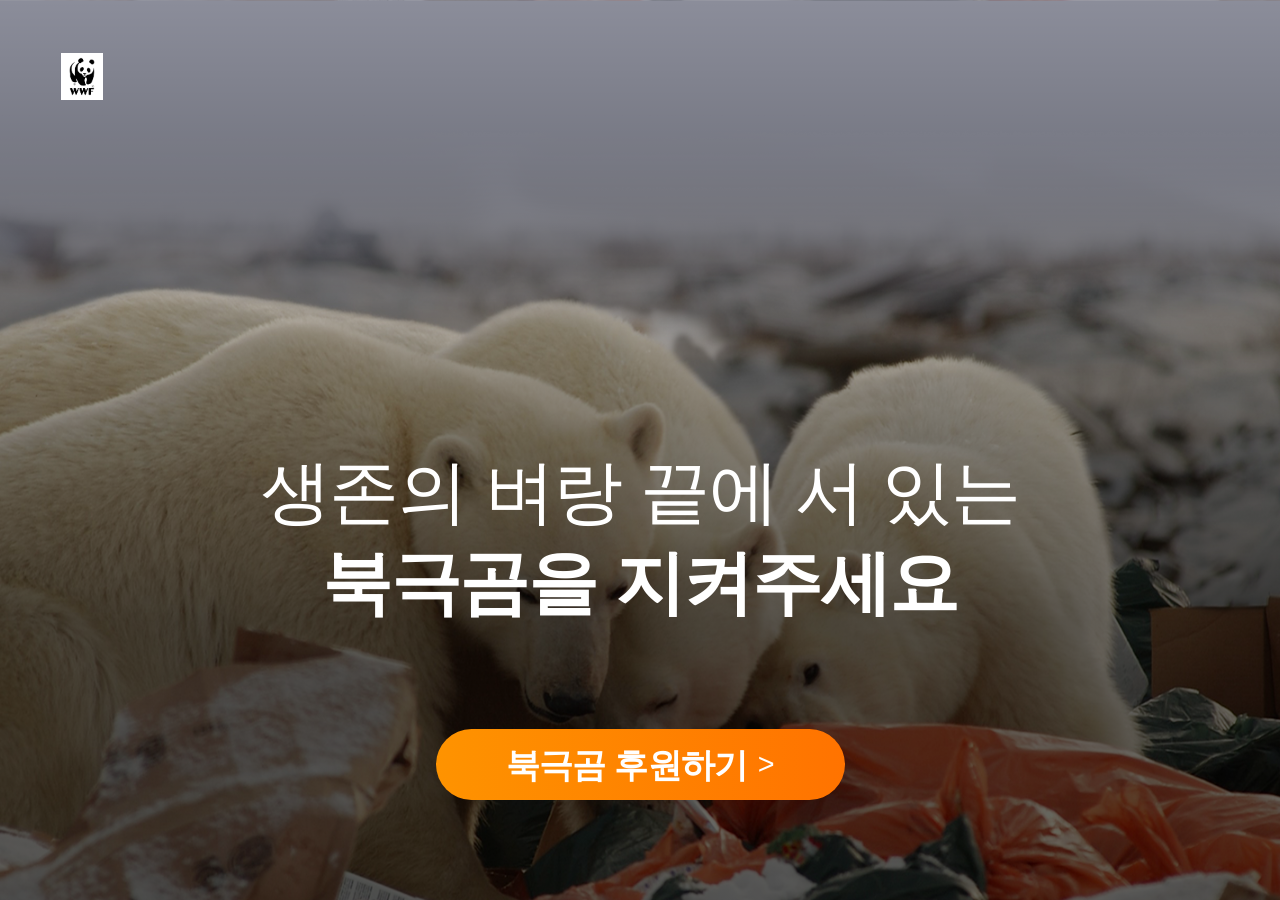
==== index.html @ 2bd146cd "1행 완성" ====
<!DOCTYPE html>
<html lang="ko">
<head>
    <meta charset="UTF-8">
    <meta name="description" content="">
    <meta name="keywords" content="">
    <link rel="shortcut icon" href="./img/logo.jpg" type="image/x-icon">
    <meta name="viewport" content="width=device-width, initial-scale=1.0">
    <title>WWF | 북극곰 보호 캠페인</title>
    <link rel="stylesheet" href="./styles/reset.css">
    <link rel="stylesheet" href="./styles/common.css">
    <link rel="stylesheet" href="./styles/index.css">
    <link rel="stylesheet" href="./styles/responsive.css">
</head>
<body>
    <div id="wrap">
        <!-- 1행 캠페인 표지 -->
        <section class="container intro">
            <p class="logo"><img src="./img/logo.jpg" alt=""></p>
            <h1><span>생존의 벼랑 끝에 서 있는</span><span>
북극곰을 지켜주세요</span></h1>
            <a href="#" class="sponser_btn"><em>북극곰 후원하기</em><!-- ::after로 옆에 버튼 "> 이미지" 넣기 --></a>
        </section>
        <!-- 2행 퀴즈 -->
        <!-- 3행 동영상 -->
        <!-- 4행 50감소 -->
        <!-- 5행 인류재앙 -->
        <!-- 6행 빙하위기 -->
        <!-- 7행 wwf단체소개 -->
        <!-- 8행 활동내역 -->
        <!-- 9행 선물정보 -->
        <!-- 10행 안내-->
    </div>
</body>
</html>
---- styles/common.css ----
/* 공통 common.css */
#wrap {}
#wrap * {
    transition: all 0.3s; /* 크기변형 애니메이션 부드럽게 */
}
#wrap .container {
    min-width: 320px;
}
/* 모바일 디자인 - .sponser_btn */
#wrap .container .sponser_btn {
    background: linear-gradient( 90deg, #FE9300, #FF7300);
    display: flex; flex-flow: row nowrap;
    justify-content: center; align-items: center;
    gap: 10px;
    width: 164px; height: 41px;
    border-radius: 37.5px;
    font-weight: 500;
    margin: 0 auto;
}
#wrap .container .sponser_btn::after {
    content: '>'; display: block;
    color: #fff;
    font-size: 0.75rem;
}
#wrap .container .sponser_btn em {
    color: #fff;
}
#wrap .container .sponser_btn:hover {
    background: linear-gradient(90deg, #fed800, #ffc400);
}
#wrap .container .sponser_btn:hover em {
    color: #fff;
    font-weight: 600;
}
#wrap .container .sponser_btn:hover::after {
    color: #fff;
    font-weight: 600;
    animation: move_li 0.3s alternate infinite;
}
@keyframes move_li {
    0% {transform: translateX(-1px);}
    100% {transform: translateX(2px);}
}
---- styles/index.css ----
/* =========================================1행 캠페인 표지(m) */
#wrap .intro {
    /* 북극곰배경 bg1 */
    background-image: url(../img/bg1.png);
    background-size: cover;
    background-position: center bottom;
    width: 100%;
    padding: 100px 0;
    position: relative;
}
#wrap .intro > * {
    position: relative; z-index: 999;
}
#wrap .intro::after {
    /* 북극곰 배경 위에 깔리는 반투명검은배경 rgba() */
    content: ''; display: block;
    background: linear-gradient(transparent, #000 69%);
    opacity: 0.6;
    width: 100%; height: 100%;
    position: absolute; top:0; left: 0;
    z-index: 1;
}
#wrap .intro .logo { /* 이미지 크기는 가로세로 중 한값만 작성(나머지는 자동비율조정) */
    width: 24px;
    position: absolute;
    top:18px; left: 21px;
}
#wrap .intro .logo img {
    width: 100%;
}
#wrap .intro h1 {
    text-align: center;
}
#wrap .intro h1 span {
    color: #fff;
    font-size: 1.88rem;
    font-weight: 500;
    line-height: 130%;
    display: block;
}
#wrap .intro h1 span:nth-child(1) {}
#wrap .intro h1 span:nth-child(2) {
    margin-bottom: 50px;
}
#wrap .intro .sponser_btn {}
---- styles/responsive.css ----
/* 반응형조건 reponsive */
/* m(320~) -> t(1024~) -> d(1250~) */
@media screen and (min-width:760px) { /* 임의 추가 사이즈 */
    #wrap .intro {
        padding: 300px 0 100px;
    }
}
@media screen and (min-width:1024px) {
    #wrap .intro {
        padding: 410px 0 100px;
    }
    #wrap .intro .logo {
        width: 32px;
        top:36px; left: 30px;
    }
    #wrap .intro h1 {
        margin: 0 0 100px;
    }
    #wrap .container .sponser_btn {
        width: 238px; height: 60px;
    }
    #wrap .container .sponser_btn em {
        font-size: 1.38rem;
    }
    #wrap .container .sponser_btn::after {
        font-size: 1.0rem;
    }
    #wrap .intro h1 span {
        font-size: 3.13rem;
    }
} /* 1024~ */
@media screen and (min-width:1250px) {
    #wrap .intro {
        padding: 447px 0 100px;
    }
    #wrap .intro .logo {
        width: 42px;
        top:53px; left: 61px;
    }
    #wrap .intro h1 span {
        font-size: 4.38rem;
    }
    #wrap .intro h1 span:nth-child(1) {
        font-weight: 400;
    }
    #wrap .intro h1 span:nth-child(2) {
        font-weight: 700;
    }
    #wrap .container .sponser_btn {
        width: 409px; height: 71px;
    }
    #wrap .container .sponser_btn em {
        font-size: 2.13rem;
        font-weight:700;
    }
    #wrap .container .sponser_btn::after {
        font-size: 1.8rem;
    }
}
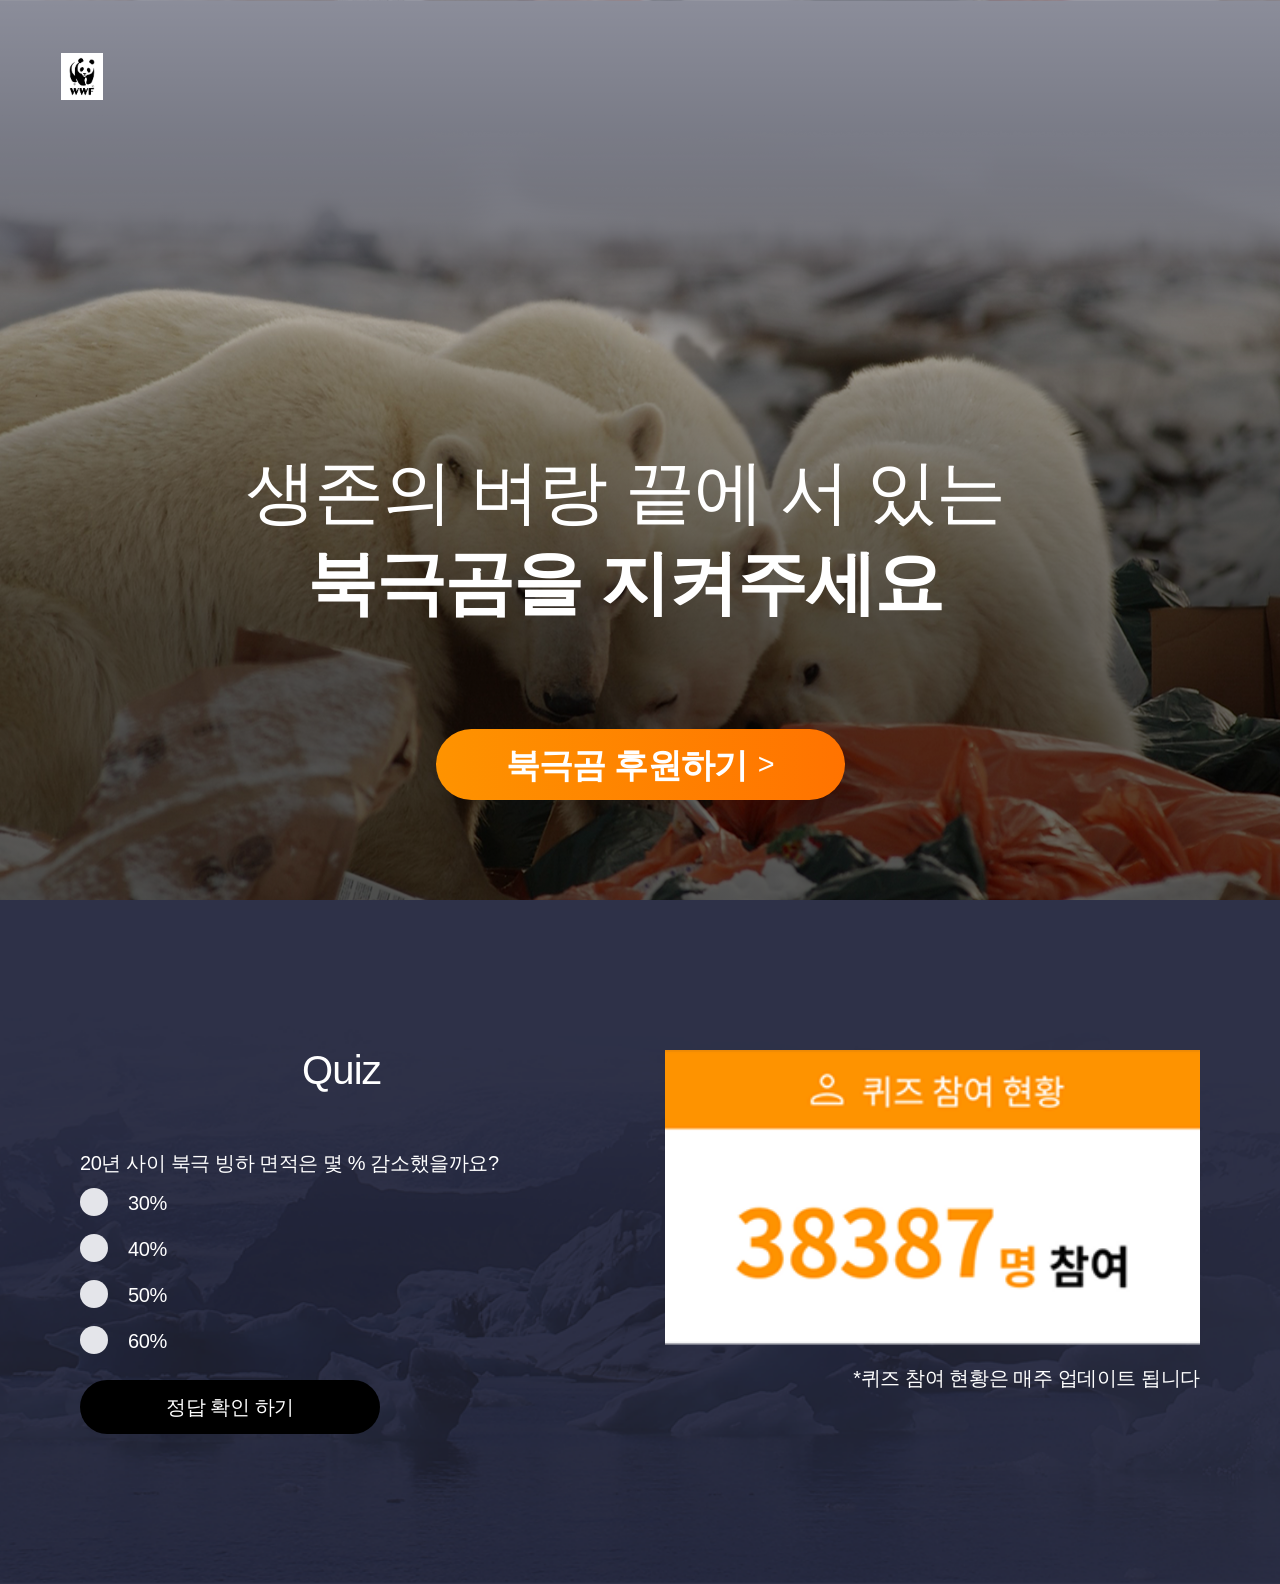
==== commit 065e243b: "0304" ====
--- a/index.html
+++ b/index.html
@@ -22,6 +22,39 @@
             <a href="#" class="sponser_btn"><em>북극곰 후원하기</em><!-- ::after로 옆에 버튼 "> 이미지" 넣기 --></a>
         </section>
         <!-- 2행 퀴즈 -->
+        <div class="container quiz_bg">
+            <section class="container quiz">
+                <div class="q_zone">
+                    <h1>Quiz</h1>
+                    <h2><span>20년 사이 북극 빙하 면적은</span><span>몇 % 감소했을까요?</span></h2>
+                    <form action="#" method="get" id="q_form">
+                        <ol id="quiz_list">
+                            <li>
+                                <input type="radio" name="quiz_chk" value="p_30" id="p_30" class="quiz_chk">
+                                <label for="p_30">30%</label>
+                            </li>
+                            <li>
+                                <input type="radio" name="quiz_chk" value="p_40" id="p_40" class="quiz_chk">
+                                <label for="p_40">40%</label>
+                            </li>
+                            <li>
+                                <input type="radio" name="quiz_chk" value="p_50" id="p_50" class="quiz_chk">
+                                <label for="p_50">50%</label>
+                            </li>
+                            <li>
+                                <input type="radio" name="quiz_chk" value="p_60" id="p_60" class="quiz_chk">
+                                <label for="p_60">60%</label>
+                            </li>
+                        </ol>
+                        <button type="button" id="ansr_btn">정답 확인 하기</button>
+                    </form>
+                </div>
+                <div class="q_now">
+                    <p class="q_img"><img src="./img/q_img38387.png" alt=""></p>
+                    <p>*퀴즈 참여 현황은 매주 업데이트 됩니다</p>
+                </div>
+            </section>
+        </div>
         <!-- 3행 동영상 -->
         <!-- 4행 50감소 -->
         <!-- 5행 인류재앙 -->
--- a/styles/common.css
+++ b/styles/common.css
@@ -5,6 +5,10 @@
 }
 #wrap .container {
     min-width: 320px;
+}
+#wrap .container > * {
+    max-width: 1250px;
+    margin: 0 auto;
 }
 /* 모바일 디자인 - .sponser_btn */
 #wrap .container .sponser_btn {
@@ -40,4 +44,12 @@
 @keyframes move_li {
     0% {transform: translateX(-1px);}
     100% {transform: translateX(2px);}
-}+}
+@keyframes scale_b {
+    0% {transform: scale(1.0);}
+    100% {transform: scale(1.1);}
+}
+@keyframes color_b {
+    0% {color:#FF7300}
+    100% {color:#ffc400}
+}
--- a/styles/index.css
+++ b/styles/index.css
@@ -42,4 +42,82 @@
 #wrap .intro h1 span:nth-child(2) {
     margin-bottom: 50px;
 }
-#wrap .intro .sponser_btn {}+#wrap .intro .sponser_btn {}
+/* =========================================2행 퀴즈 */
+#wrap .quiz_bg {
+    background-image: url(../img/quiz_bg.png);
+    background-size: cover;
+    background-position: center;
+    padding: 70px;
+    width: 100%;
+}
+#wrap .quiz_bg .quiz {
+    display: flex; flex-flow: column nowrap; /* 기기 레이아웃 변경시 column -> row */
+    justify-content: center;
+    gap:50px
+}
+#wrap .quiz_bg .quiz .q_zone {}
+#wrap .quiz_bg .quiz .q_zone h1,
+#wrap .quiz_bg .quiz .q_zone h2 span {
+    color: #fff;
+}
+#wrap .quiz_bg .quiz .q_zone h1 {
+    font-size: 1.5rem;
+    font-weight: 500;
+    margin-bottom: 16px;
+}
+#wrap .quiz_bg .quiz .q_zone h2 {
+    margin-bottom: 16px;
+}
+#wrap .quiz_bg .quiz .q_zone h2 span {
+    display: block;
+    line-height: 1.7;
+}
+#wrap .quiz_bg .quiz .q_zone h2 span:nth-child(1) {}
+#wrap .quiz_bg .quiz .q_zone h2 span:nth-child(2) {}
+#wrap .quiz_bg .quiz .q_zone #q_form {}
+#wrap .quiz_bg .quiz .q_zone #q_form #quiz_list {}
+#wrap .quiz_bg .quiz .q_zone #q_form #quiz_list li {
+    margin-bottom: 16px;
+    display: flex; flex-flow: row nowrap;
+}
+#wrap .quiz_bg .quiz .q_zone #q_form #quiz_list li:last-child {    
+    margin-bottom: 8px;
+}
+#wrap .quiz_bg .quiz .q_zone #q_form #quiz_list li .quiz_chk {display: none;}
+#wrap .quiz_bg .quiz .q_zone #q_form #quiz_list li .quiz_chk:checked + label {
+    background-image: url(../img/chck_on.svg);
+}
+#wrap .quiz_bg .quiz .q_zone #q_form #quiz_list li label {
+    color: #fff;
+    background-image: url(../img/chck_off.svg);
+    background-size: 16px;
+    background-repeat: no-repeat;
+    padding-left: 47.75px;
+}
+#wrap .quiz_bg .quiz .q_zone #q_form #quiz_list li:hover label {
+    animation: scale_b 0.3s alternate infinite, color_b 2s alternate infinite;
+}
+#wrap .quiz_bg .quiz .q_zone #q_form #ansr_btn {
+    background-color: #000;
+    color: #fff;
+    width: 100%; height: 47px;
+    padding: 10px 0;
+    border-radius: 50px;
+    margin-top: 16px;
+}
+#wrap .quiz_bg .quiz .q_now {
+    width: 100%;
+    margin: 0 auto;
+}
+#wrap .quiz_bg .quiz .q_now p {}
+#wrap .quiz_bg .quiz .q_now p:last-child {
+    font-size: 1.25rem;
+    color: #fff;
+    margin-top: 20px;
+    text-align: right;
+}
+#wrap .quiz_bg .quiz .q_now .q_img {}
+#wrap .quiz_bg .quiz .q_now .q_img img {
+    width: 100%;
+}
--- a/styles/responsive.css
+++ b/styles/responsive.css
@@ -1,8 +1,24 @@
 /* 반응형조건 reponsive */
 /* m(320~) -> t(1024~) -> d(1250~) */
-@media screen and (min-width:760px) { /* 임의 추가 사이즈 */
+@media screen and (min-width:630px) { /* 임의 추가 사이즈 */
+    #wrap .quiz_bg .quiz {
+        flex-flow: row nowrap;
+    }
+    #wrap .quiz_bg .quiz > * {
+        flex: 1;
+    }
+}
+@media screen and (min-width:860px) { /* 임의 추가 사이즈 */
     #wrap .intro {
         padding: 300px 0 100px;
+    }
+/* -------------------------------1행끝 2행시작 */
+    #wrap .quiz_bg .quiz {
+        flex-flow: row nowrap;
+    }
+    #wrap .quiz_bg .quiz .q_zone h2 span {
+        display:inline-block;
+        margin-right: 5px;
     }
 }
 @media screen and (min-width:1024px) {
@@ -27,6 +43,34 @@
     }
     #wrap .intro h1 span {
         font-size: 3.13rem;
+    }
+/* =========================================1행끝 */
+/* =========================================2행시작 */
+    #wrap .quiz_bg {
+        padding: 150px 80px;
+    }
+    #wrap .quiz_bg .quiz .q_zone {}
+    #wrap .quiz_bg .quiz .q_zone h1 {
+        font-size: 2.5rem;
+        margin-bottom: 56px;
+        margin-left: 222px;
+    }
+    #wrap .quiz_bg .quiz .q_zone h2 {
+        margin-bottom: 8px;
+    }
+    #wrap .quiz_bg .quiz .q_zone h2 span {
+        font-size: 1.25rem;
+    }
+    #wrap .quiz_bg .quiz .q_zone #q_form #quiz_list li label {
+        background-size: 28px;
+        padding-left: 48px;
+        font-size: 1.25rem;
+        line-height: 1.5;
+    }
+
+    #wrap .quiz_bg .quiz .q_zone #q_form #ansr_btn {
+        width: 300px; height: 54px;
+        font-size: 1.25rem;
     }
 } /* 1024~ */
 @media screen and (min-width:1250px) {
@@ -56,4 +100,5 @@
     #wrap .container .sponser_btn::after {
         font-size: 1.8rem;
     }
+
 }
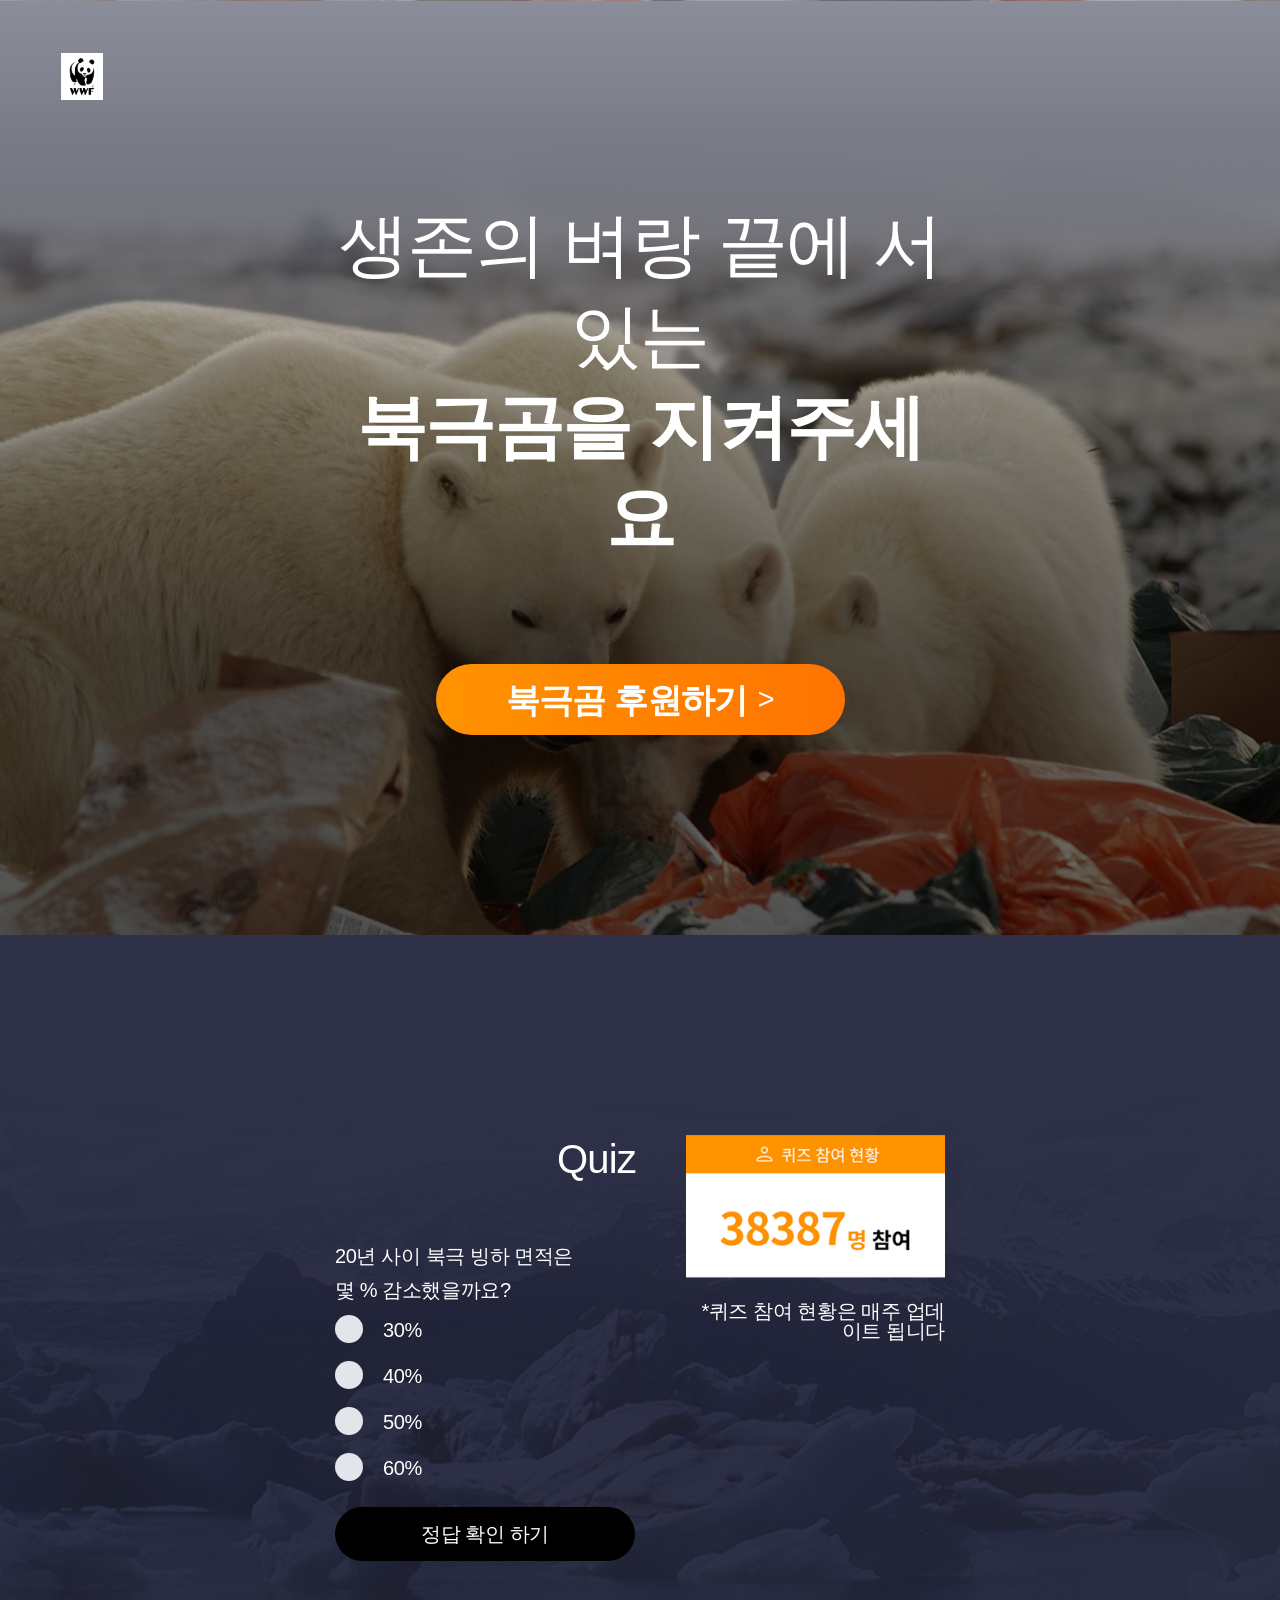
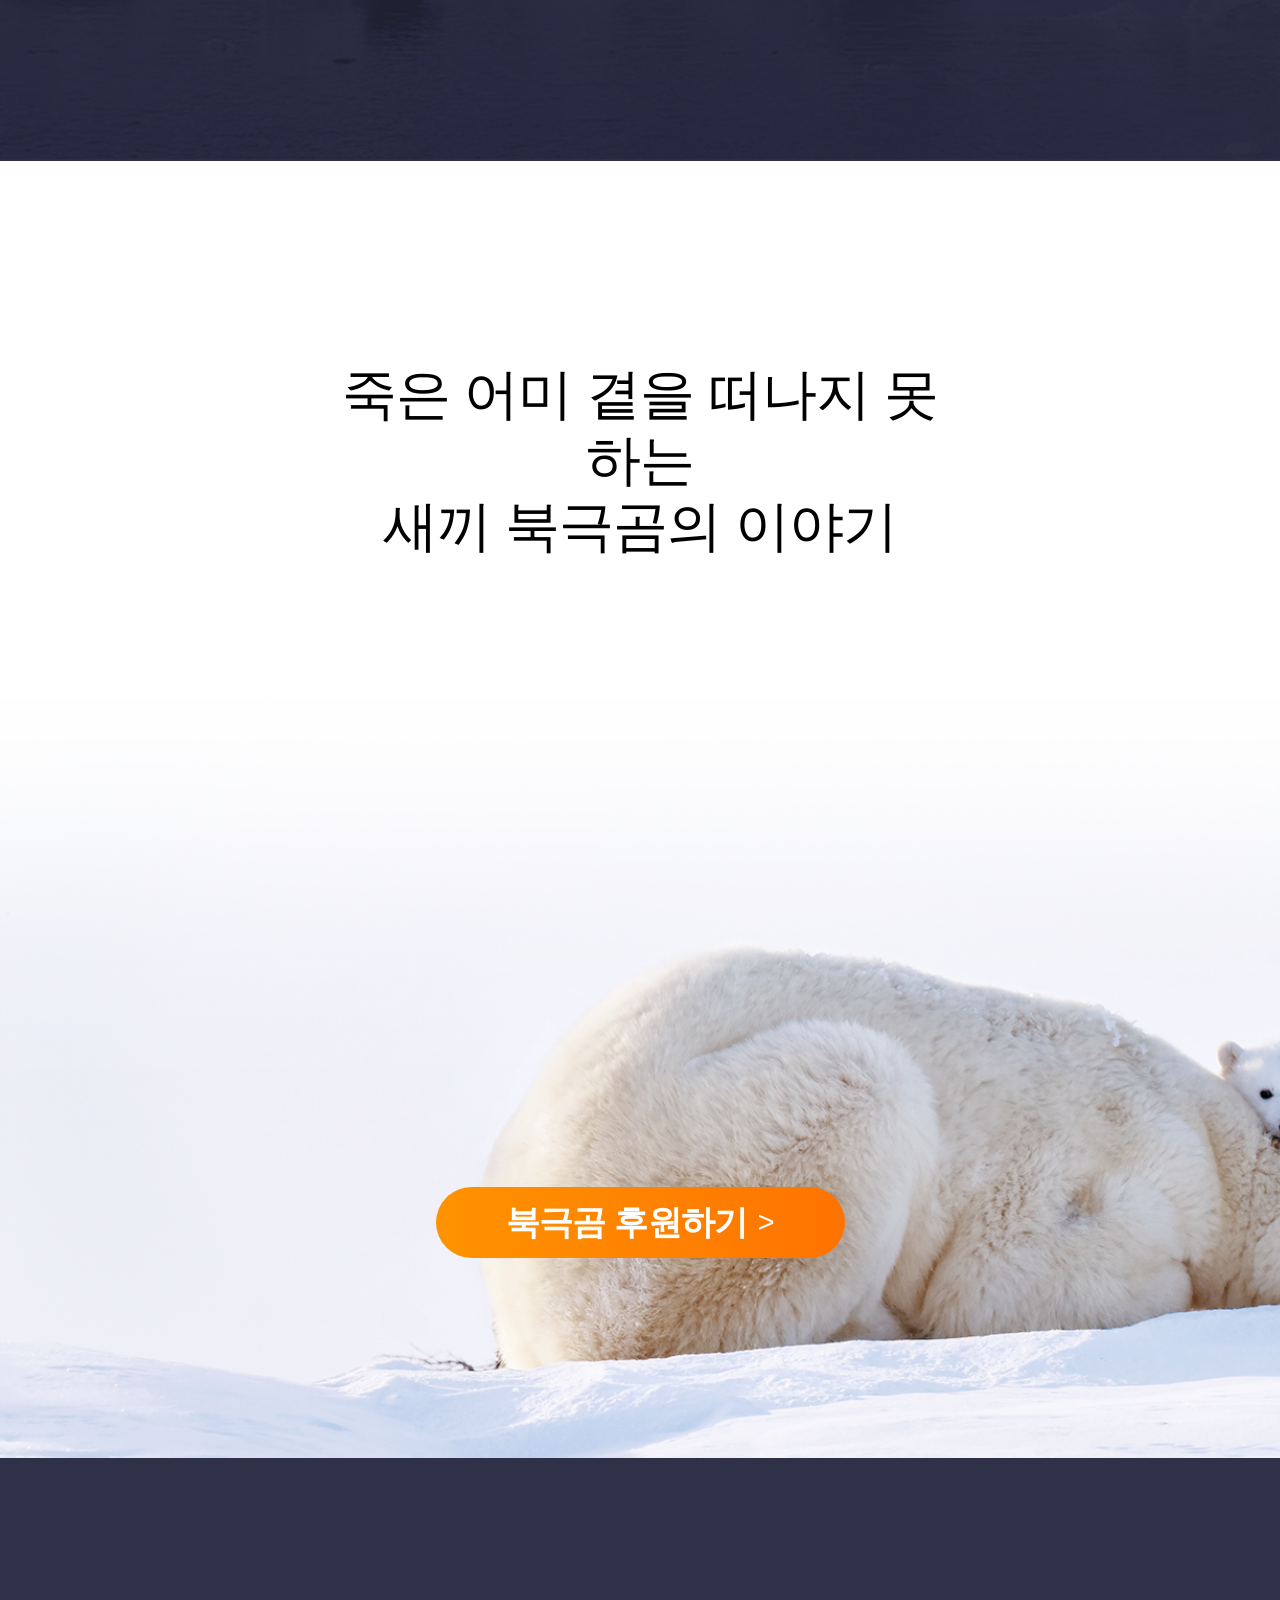
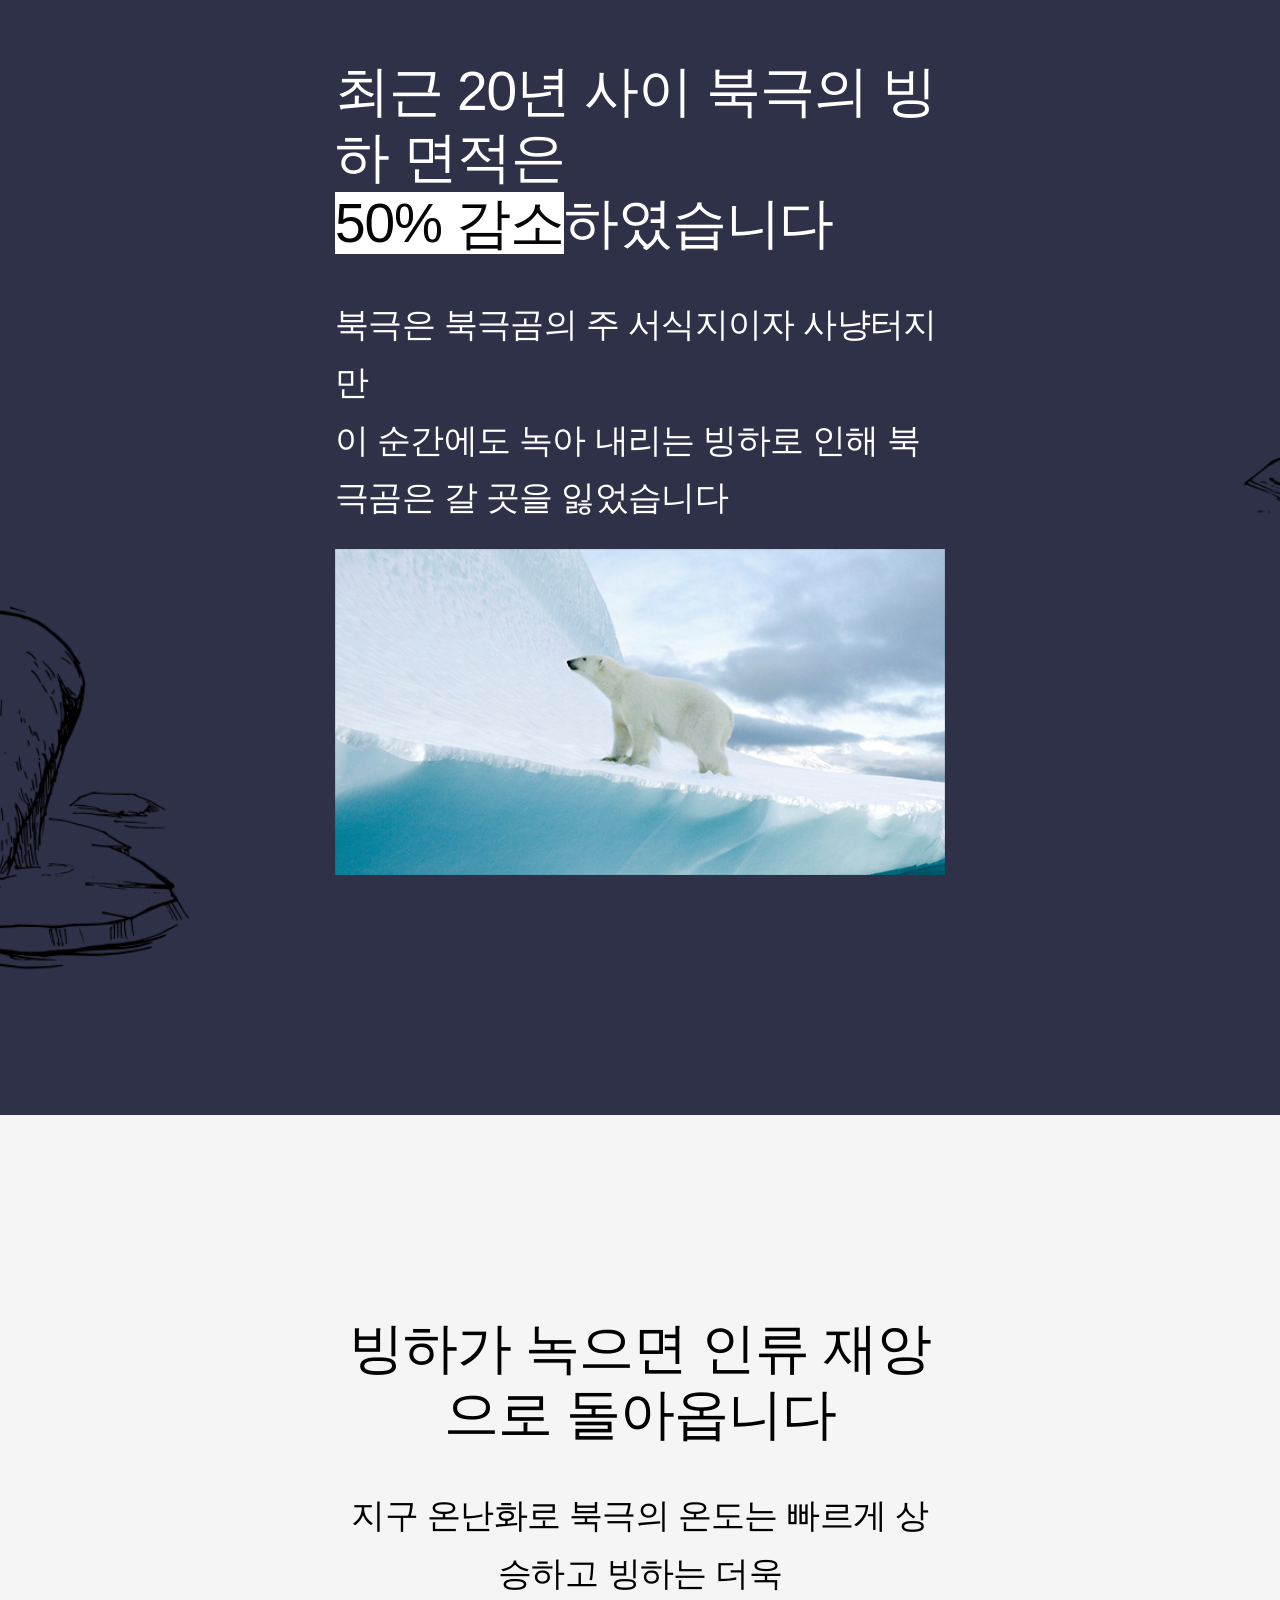
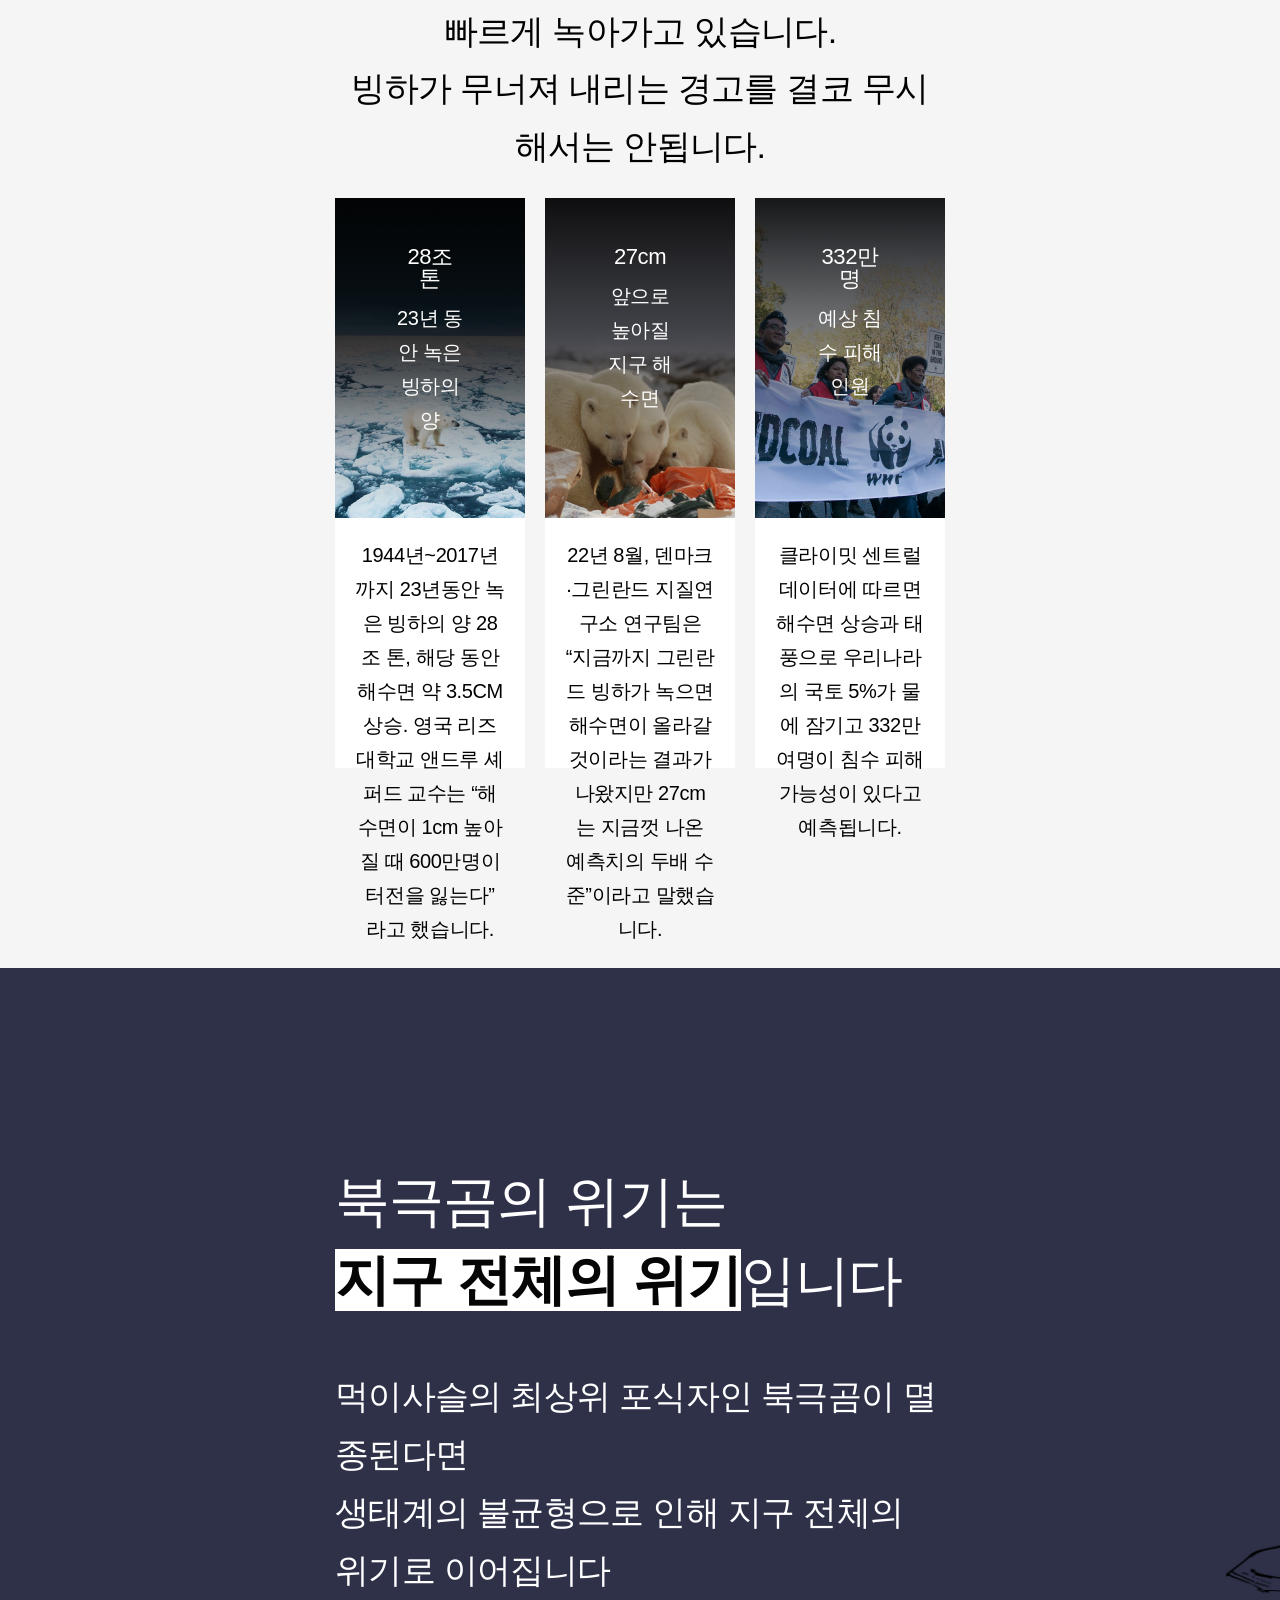
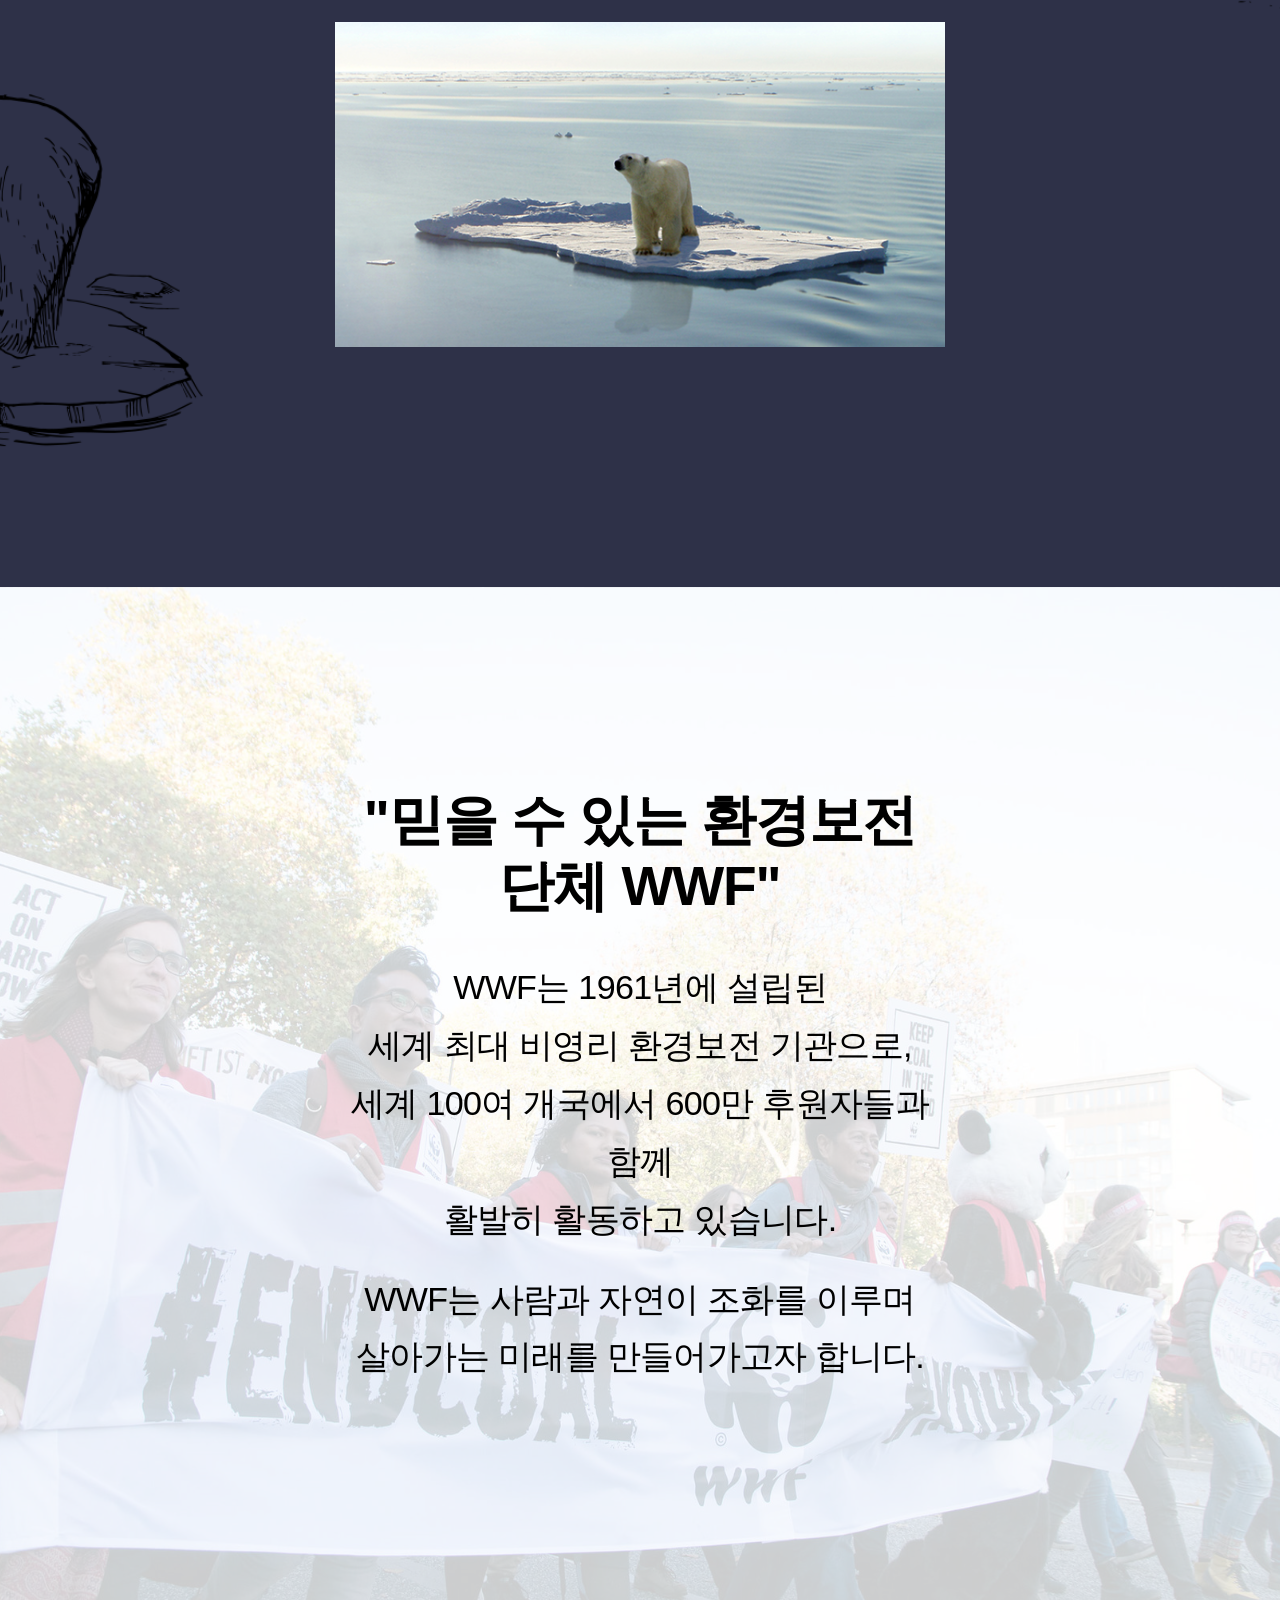
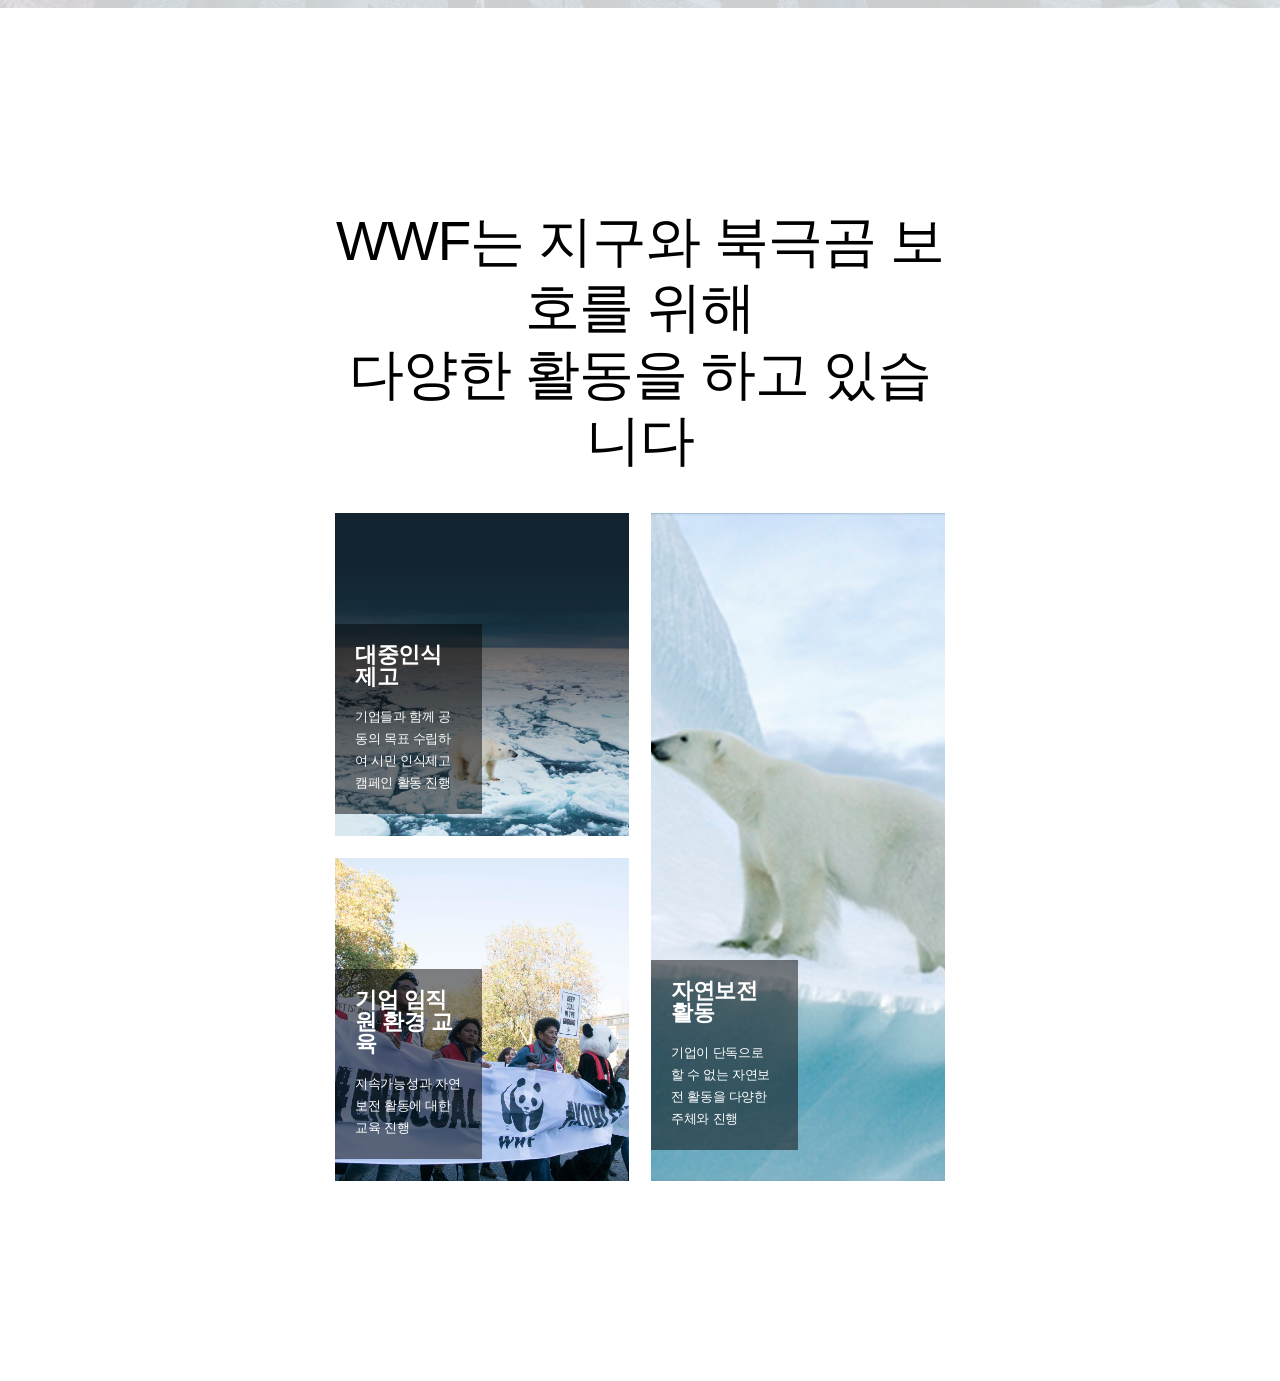
==== commit ec453cac: "0306 ~8행 데스크탑" ====
--- a/index.html
+++ b/index.html
@@ -23,7 +23,7 @@
         </section>
         <!-- 2행 퀴즈 -->
         <div class="container quiz_bg">
-            <section class="container quiz">
+            <section class="contents quiz">
                 <div class="q_zone">
                     <h1>Quiz</h1>
                     <h2><span>20년 사이 북극 빙하 면적은</span><span>몇 % 감소했을까요?</span></h2>
@@ -56,11 +56,99 @@
             </section>
         </div>
         <!-- 3행 동영상 -->
+        <div class="container video_bg">
+            <div class="contents video">
+                <h1>죽은 어미 곁을 떠나지 못하는<br>새끼 북극곰의 이야기</h1>
+                <iframe src="https://www.youtube.com/embed/u9V5MBqhLRc" title="기후변화를 막고 녹아내리는 북극에서 북극곰을 지켜주세요!" frameborder="0" allow="accelerometer; autoplay; clipboard-write; encrypted-media; gyroscope; picture-in-picture; web-share" referrerpolicy="strict-origin-when-cross-origin" allowfullscreen></iframe>
+                <a href="#" class="sponser_btn"><em>북극곰 후원하기</em><!-- ::after로 옆에 버튼 "> 이미지" 넣기 --></a>
+            </div>
+        </div>
         <!-- 4행 50감소 -->
+        <div class="container reduction_bg">
+            <div class="contents reduction">
+                <h1>최근 20년 사이 북극의 빙하 면적은<br><span class="highlight">50% 감소</span>하였습니다</h1>
+                <p>북극은 북극곰의 주 서식지이자 사냥터지만<br>이 순간에도 녹아 내리는 빙하로 인해 북극곰은 갈 곳을 잃었습니다</p>
+                <p><img src="./img/50_des.png"></p>
+            </div>
+        </div>
         <!-- 5행 인류재앙 -->
+        <div class="container humanity_bg">
+            <div class="contents humanity">
+                <h1>빙하가 녹으면 인류 재앙으로 돌아옵니다</h1>
+                <p>지구 온난화로 북극의 온도는 빠르게 상승하고 빙하는 더욱<br>빠르게 녹아가고 있습니다.<br>빙하가 무너져 내리는 경고를 결코 무시해서는 안됩니다.</p>
+                <ul class="list">
+                    <li>
+                        <dl>
+                            <dt>28조 톤</dt>
+                            <dd>23년 동안 녹은 빙하의 양</dd>
+                        </dl>
+                        <div class="txt">
+                            <p>1944년~2017년까지 23년동안 녹은 빙하의 양 28조 톤, 해당 동안 해수면 약 3.5CM 상승. 영국 리즈대학교 앤드루 셰퍼드 교수는 “해수면이 1cm 높아질 때 600만명이 터전을 잃는다” 라고 했습니다.</p>
+                        </div>
+                    </li>
+                    <li>
+                        <dl>
+                            <dt>27cm</dt>
+                            <dd>앞으로 높아질 지구 해수면</dd>
+                        </dl>
+                        <div class="txt">
+                            <p>22년 8월, 덴마크·그린란드 지질연구소 연구팀은 “지금까지 그린란드 빙하가 녹으면 해수면이 올라갈 것이라는 결과가 나왔지만 27cm는 지금껏 나온 예측치의 두배 수준”이라고 말했습니다.</p>
+                        </div>
+                    </li>
+                    <li>
+                        <dl>
+                            <dt>332만명</dt>
+                            <dd>예상 침수 피해 인원</dd>
+                        </dl>
+                        <div class="txt">
+                            <p>클라이밋 센트럴 데이터에 따르면 해수면 상승과 태풍으로 우리나라의 국토 5%가 물에 잠기고 332만여명이 침수 피해 가능성이 있다고 예측됩니다.</p>
+                        </div>
+                    </li>
+                </ul>
+            </div>
+        </div>
         <!-- 6행 빙하위기 -->
+        <div class="container crisis_bg">
+            <div class="contents crisis">
+                <h1>북극곰의 위기는<br><span class="highlight">지구 전체의 위기</span>입니다</h1>
+                <p>먹이사슬의 최상위 포식자인 북극곰이 멸종된다면<br>생태계의 불균형으로 인해 지구 전체의 위기로 이어집니다</p>
+                <p><img src="./img/bg2.png"></p>
+            </div>
+        </div>
         <!-- 7행 wwf단체소개 -->
+        <div class="container wwf_bg">
+            <div class="contents wwf">
+                <h1>"믿을 수 있는 환경보전 단체 WWF"</h1>
+                <p>WWF는 1961년에 설립된<br>세계 최대 비영리 환경보전 기관으로,<br>세계 100여 개국에서 600만 후원자들과 함께<br>활발히 활동하고 있습니다.</p>
+                <p>WWF는 사람과 자연이 조화를 이루며<br>살아가는 미래를 만들어가고자 합니다.</p>
+            </div>
+        </div>
         <!-- 8행 활동내역 -->
+        <div class="container activity_bg">
+            <div class="contents activity">
+                <h1>WWF는 지구와 북극곰 보호를 위해<br>다양한 활동을 하고 있습니다</h1>
+                <ul class="details">
+                    <li>
+                        <dl class="txt">
+                            <dt>대중인식제고</dt>
+                            <dd>기업들과 함께 공동의 목표 수립하여 시민 인식제고 캠페인 활동 진행</dd>
+                        </dl>
+                    </li>
+                    <li>
+                        <dl class="txt">
+                            <dt>기업 임직원 환경 교육</dt>
+                            <dd>지속가능성과 자연보전 활동에 대한 교육 진행</dd>
+                        </dl>
+                    </li>
+                    <li>
+                        <dl class="txt">
+                            <dt>자연보전 활동</dt>
+                            <dd>기업이 단독으로 할 수 없는 자연보전 활동을 다양한 주체와 진행</dd>
+                        </dl>
+                    </li>
+                </ul>
+            </div>
+        </div>
         <!-- 9행 선물정보 -->
         <!-- 10행 안내-->
     </div>
--- a/styles/common.css
+++ b/styles/common.css
@@ -5,10 +5,27 @@
 }
 #wrap .container {
     min-width: 320px;
+    background-size: cover;
+    background-position: center;
+    padding: 70px 15px;
 }
-#wrap .container > * {
+#wrap .container .contents {
     max-width: 1250px;
     margin: 0 auto;
+}
+#wrap .container .contents h1 {
+    font-size: 1.38rem; font-weight: 500; line-height: 1.2;
+    margin: 0 0 40px;
+}
+#wrap .container .contents h1 .highlight {
+    font-size: 1.38rem; font-weight: 500; line-height: 1.2;
+    color: #050505;
+    background-color: #fff;
+}
+#wrap .container .contents > p,
+#wrap .container .contents h1+p {
+    font-size: 0.81rem; font-weight: 500; line-height: 1.7;
+    margin: 0 0 22px;
 }
 /* 모바일 디자인 - .sponser_btn */
 #wrap .container .sponser_btn {
@@ -41,6 +58,11 @@
     font-weight: 600;
     animation: move_li 0.3s alternate infinite;
 }
+
+
+
+
+
 @keyframes move_li {
     0% {transform: translateX(-1px);}
     100% {transform: translateX(2px);}
--- a/styles/index.css
+++ b/styles/index.css
@@ -46,15 +46,12 @@
 /* =========================================2행 퀴즈 */
 #wrap .quiz_bg {
     background-image: url(../img/quiz_bg.png);
-    background-size: cover;
-    background-position: center;
     padding: 70px;
-    width: 100%;
 }
 #wrap .quiz_bg .quiz {
     display: flex; flex-flow: column nowrap; /* 기기 레이아웃 변경시 column -> row */
     justify-content: center;
-    gap:50px
+    gap:50px;
 }
 #wrap .quiz_bg .quiz .q_zone {}
 #wrap .quiz_bg .quiz .q_zone h1,
@@ -120,4 +117,175 @@
 #wrap .quiz_bg .quiz .q_now .q_img {}
 #wrap .quiz_bg .quiz .q_now .q_img img {
     width: 100%;
-}+}
+/* =========================================3행 동영상 */
+#wrap .video_bg {
+    background-image: url(../img/video_bg.png);
+    padding: 50px 15px;
+}
+#wrap .video_bg .video {}
+#wrap .video_bg .video h1 {
+    text-align: center;
+}
+#wrap .video_bg .video iframe {
+    width: 100%;
+    margin: 0 0 70px;
+}
+/* =========================================4행 50감소 */
+#wrap .reduction_bg {
+    background-image: url(../img/50_bg.png);
+}
+#wrap .reduction_bg .reduction {}
+#wrap .reduction_bg .reduction h1 {
+    color: #fff;
+}
+#wrap .reduction_bg .reduction h1 .highlight {}
+#wrap .reduction_bg .reduction p {
+    color: #fff;
+}
+#wrap .reduction_bg .reduction p img {
+    width: 100%;
+}
+/* =========================================5행 인류재앙 */
+#wrap .humanity_bg {
+    background-color: #f5f5f5;
+}
+#wrap .humanity_bg .humanity {}
+#wrap .humanity_bg .humanity h1 {
+    text-align: center;
+}
+#wrap .humanity_bg .humanity p {
+    text-align: center;
+}
+#wrap .humanity_bg .humanity .list {
+    display: flex; flex-flow: column nowrap;
+    gap:20px;
+}
+#wrap .humanity_bg .humanity .list li {}
+#wrap .humanity_bg .humanity .list li:nth-child(1) dl {
+    background-image: url(../img/card1.png);
+}
+#wrap .humanity_bg .humanity .list li:nth-child(2) dl {
+    background-image: url(../img/card2.png);
+}
+#wrap .humanity_bg .humanity .list li:nth-child(3) dl {
+    background-image: url(../img/wwf.jpg);
+}
+#wrap .humanity_bg .humanity .list li dl * {
+    color: #fff; position: relative; z-index: 999;
+}
+#wrap .humanity_bg .humanity .list li dl {
+    padding: 48px 0;
+    text-align: center;
+    background-size: cover;
+    background-position: center;
+    position: relative;
+}
+#wrap .humanity_bg .humanity .list li dl::before {
+    content: ''; display: block;
+    position: absolute;
+    width: 100%; height: 100%;
+    background: linear-gradient(rgba(0, 0, 0, 0.9), transparent);
+    z-index: 10;
+    top:0; left: 0;
+}
+#wrap .humanity_bg .humanity .list li dl dt {
+    font-size: 1.38rem; font-weight: 500; margin: 0 0 11px;
+}
+#wrap .humanity_bg .humanity .list li dl dd {
+    line-height: 1.7;
+}
+#wrap .humanity_bg .humanity .list li .txt {
+    background-color: #fff;
+    padding: 20px;
+}
+#wrap .humanity_bg .humanity .list li .txt p {
+    font-size: 0.81rem; line-height: 1.7;
+    text-align: center;
+}
+/* =========================================6행 빙하위기 */
+#wrap .crisis_bg {
+    background-image: url(../img/50_bg.png);
+}
+#wrap .crisis_bg .crisis {}
+#wrap .crisis_bg .crisis h1 {
+    color: #fff;
+}
+#wrap .crisis_bg .crisis h1 .highlight {}
+#wrap .crisis_bg .crisis p {
+    color: #fff;
+    font-size: 0.81rem; line-height: 1.7; font-weight: 400;
+}
+#wrap .crisis_bg .crisis p img {
+    width: 100%;
+}
+/* =========================================7행 wwf단체소개 */
+#wrap .wwf_bg {
+    background-image: url(../img/wwf.jpg);
+    position: relative;
+}
+#wrap .wwf_bg::before {
+    content: ''; display: block; z-index: 10;
+    top:0; left: 0;
+    position: absolute;
+    width: 100%; height: 100%;
+    background: rgba(255, 255, 255, 0.8);
+
+}
+#wrap .wwf_bg .wwf {
+    z-index:999;
+    position: relative;
+    text-align: center;
+}
+#wrap .wwf_bg .wwf h1 {
+    font-size: 1.88rem; font-weight: 700;
+}
+#wrap .wwf_bg .wwf p {}
+/* =========================================8행 활동내역 */
+#wrap .activity_bg {}
+#wrap .activity_bg .activity {}
+#wrap .activity_bg .activity h1 {
+    text-align: center;
+}
+#wrap .activity_bg .activity .details {
+    width: 100%;
+    display: grid; gap: 22px;
+    grid-template-areas:
+        'piblic'
+        'corporation'
+        'nature';
+}
+#wrap .activity_bg .activity .details li {
+    width: 100%;
+    background-size:cover;
+    background-position: center;
+    padding-top: 94px;
+}
+#wrap .activity_bg .activity .details li:nth-child(1) {
+    grid-area: piblic; /* 그리드 2차원 정렬을 위한 자식 이름 짓기(대중) */
+    background-image: url(../img/card1.png);
+}
+#wrap .activity_bg .activity .details li:nth-child(2) {
+    grid-area: corporation; /* 기업 */
+    background-image: url(../img/wwf.jpg);
+}
+#wrap .activity_bg .activity .details li:nth-child(3) {
+    grid-area: nature; /* 자연 */
+    background-image: url(../img/50_des.png);
+}
+#wrap .activity_bg .activity .details li .txt * {
+    color: #fff;
+}
+#wrap .activity_bg .activity .details li .txt {
+    padding: 20px;
+    background: rgba(5, 5, 5, 0.5);
+}
+#wrap .activity_bg .activity .details li .txt dt {
+    margin: 0 0 18px;
+    font-size: 2.13rem; font-weight: 700;
+}
+#wrap .activity_bg .activity .details li .txt dd {
+    font-size: 1.25rem; line-height: 1.7;
+}
+/* =========================================9행 선물정보 */
+/* =========================================10행 안내 */
--- a/styles/responsive.css
+++ b/styles/responsive.css
@@ -12,6 +12,17 @@
     #wrap .intro {
         padding: 300px 0 100px;
     }
+    /* -------------------------------------3~6행 공통 */
+    #wrap .container {
+        padding: 200px 80px;
+    }
+    #wrap .container .contents h1 {
+        font-size: 2.5rem;
+    }
+    #wrap .container .contents > p,
+    #wrap .container .contents h1+p {
+        font-size: 1.38rem;
+    }
 /* -------------------------------1행끝 2행시작 */
     #wrap .quiz_bg .quiz {
         flex-flow: row nowrap;
@@ -19,6 +30,42 @@
     #wrap .quiz_bg .quiz .q_zone h2 span {
         display:inline-block;
         margin-right: 5px;
+        }
+    /* -------------------------------3행시작 */
+    #wrap .video_bg .video h1 {
+        margin: 0 0 70px;
+    }
+    #wrap .video_bg .video iframe {
+        height: 484px;
+    }
+    /* -------------------------------4행시작 */
+    #wrap .reduction_bg .reduction h1 .highlight {
+        font-size: 2.5rem;
+    }
+    /* -------------------------------5행시작 */
+    #wrap .humanity_bg .humanity .list {
+        flex-flow: row nowrap;
+    }   
+    #wrap .humanity_bg .humanity .list li {
+        flex:1;
+    }
+    #wrap .humanity_bg .humanity .list li dl {
+        padding: 48px 59px;
+        height: 274px;
+    }
+    #wrap .humanity_bg .humanity .list li dl dt {}
+    #wrap .humanity_bg .humanity .list li dl dd {
+        font-size: 1.25rem;
+    }
+    #wrap .humanity_bg .humanity .list li .txt {
+        height: 250px;
+    }
+    #wrap .humanity_bg .humanity .list li .txt p {
+        font-size: 1.0rem;
+    }
+    /* -------------------------------6행시작 */
+    #wrap .crisis_bg .crisis h1 .highlight {
+        font-size: 2.5rem; font-weight:700; line-height: 1.7;
     }
 }
 @media screen and (min-width:1024px) {
@@ -90,6 +137,17 @@
     #wrap .intro h1 span:nth-child(2) {
         font-weight: 700;
     }
+/* -------------------------------------3~6행 공통 */
+    #wrap .container {
+        padding: 200px 335px;
+    }
+    #wrap .container .contents h1 {
+        font-size: 3.44rem;
+    }
+    #wrap .container .contents > p,
+    #wrap .container .contents h1+p {
+        font-size: 2.13rem;
+    }
     #wrap .container .sponser_btn {
         width: 409px; height: 71px;
     }
@@ -100,5 +158,53 @@
     #wrap .container .sponser_btn::after {
         font-size: 1.8rem;
     }
-
+/* --------------------------------------------------3행 */
+/* --------------------------------------------------4행 */
+    #wrap .reduction_bg .reduction h1 .highlight {
+        font-size: 3.44rem;
+    }
+/* --------------------------------------------------5행 */
+    #wrap .humanity_bg .humanity .list li dl {
+        height: 320px;
+    }
+    #wrap .humanity_bg .humanity .list li dl dt {}
+    #wrap .humanity_bg .humanity .list li dl dd {
+        font-size: 1.25rem;
+    }
+    #wrap .humanity_bg .humanity .list li .txt p {
+        font-size: 1.25rem; line-height: 1.7;
+    }
+/* --------------------------------------------------6행 */
+#wrap .crisis_bg .crisis h1 .highlight {
+    font-size: 3.44rem; font-weight:700; line-height: 1.7;
+}
+/* --------------------------------------------------7행 */
+/* --------------------------------------------------8행 */
+    #wrap .activity_bg .activity h1 {
+        font-size: 3.44rem; line-height: 1.2;
+    }
+    #wrap .activity_bg .activity .details {
+        grid-template-areas:
+            'piblic nature'
+            'corporation nature';
+            grid-template-columns: 1fr 1fr;
+    }
+    #wrap .activity_bg .activity .details li {
+        position: relative;
+        padding: 111px 0 22px;
+    }
+    #wrap .activity_bg .activity .details li:nth-child(3) .txt {
+        position: absolute;
+        bottom: 31px; left: 0;
+    }
+    #wrap .activity_bg .activity .details li .txt {
+        width: 50%;
+    }
+    #wrap .activity_bg .activity .details li .txt dt {
+        margin: 0 0 18px;
+        font-size: 1.38rem;
+    }
+    #wrap .activity_bg .activity .details li .txt dd {
+        font-size: 0.81rem;
+    }
 }
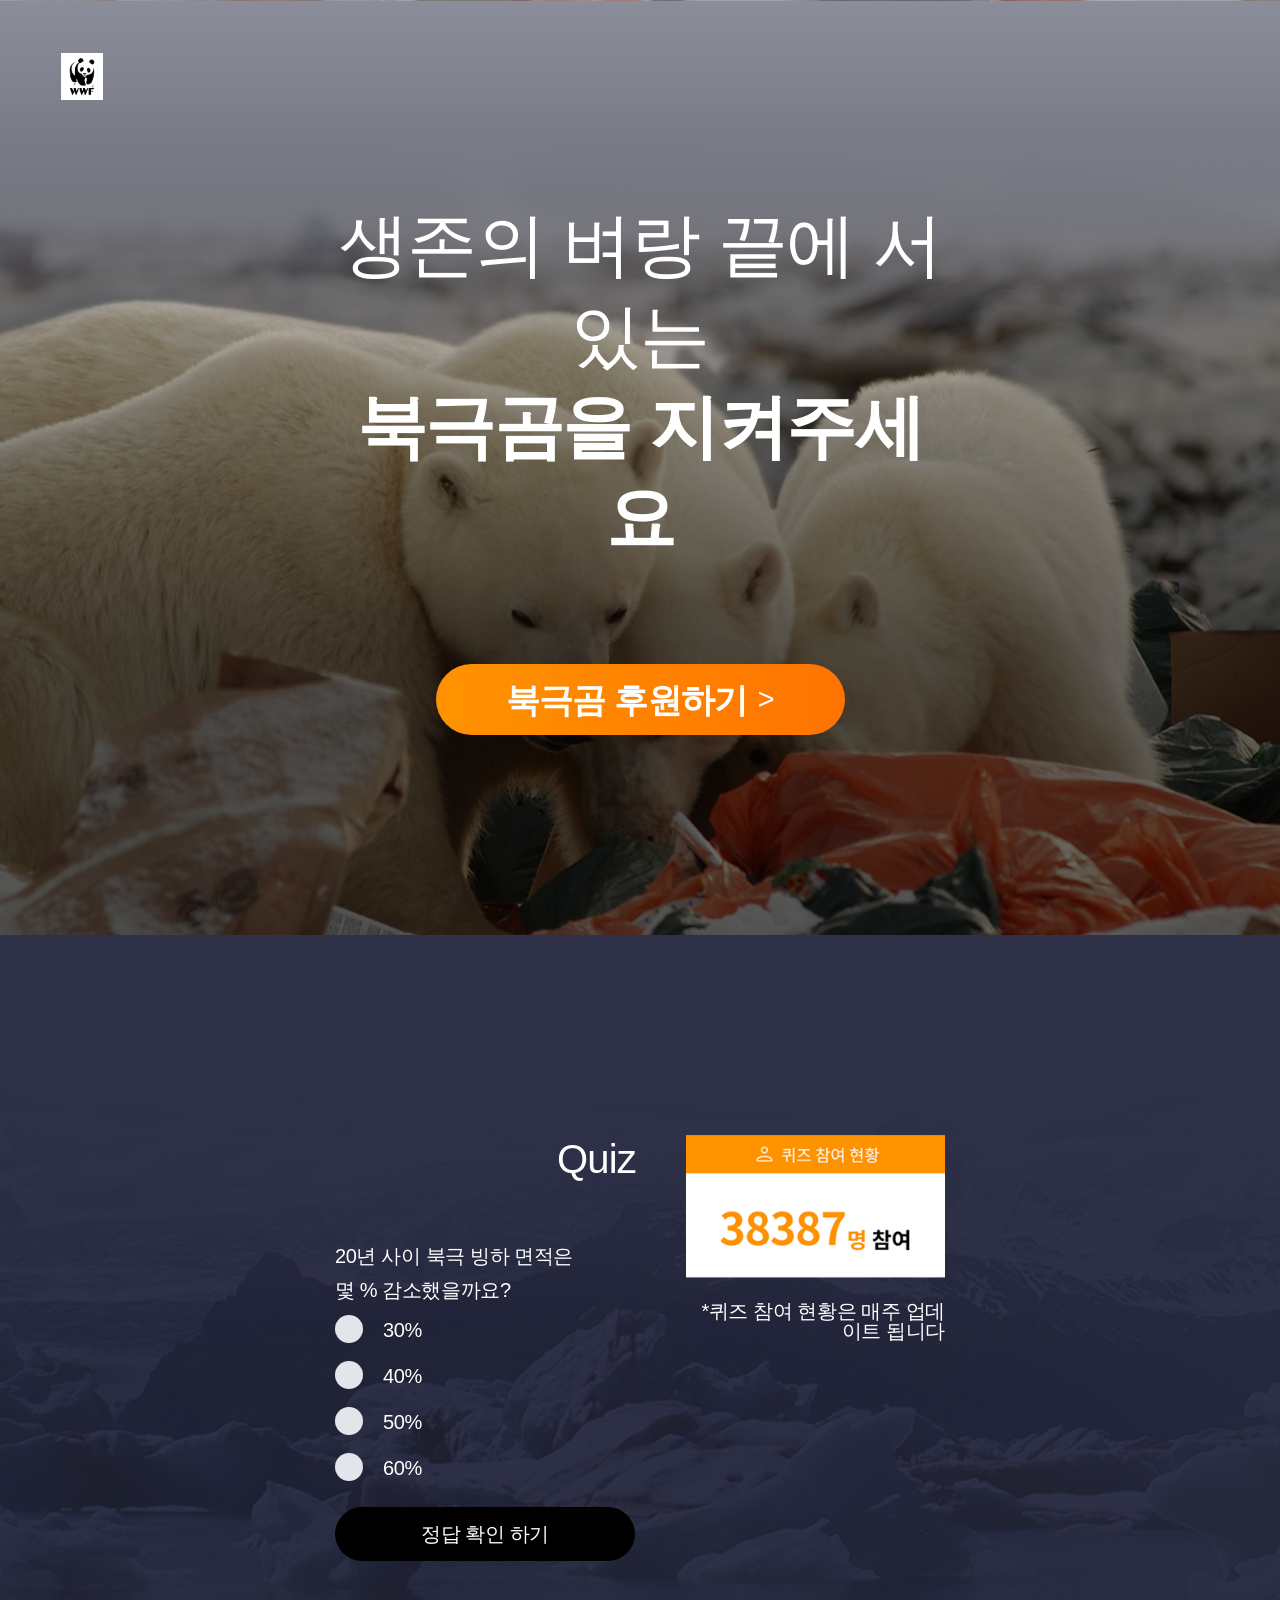
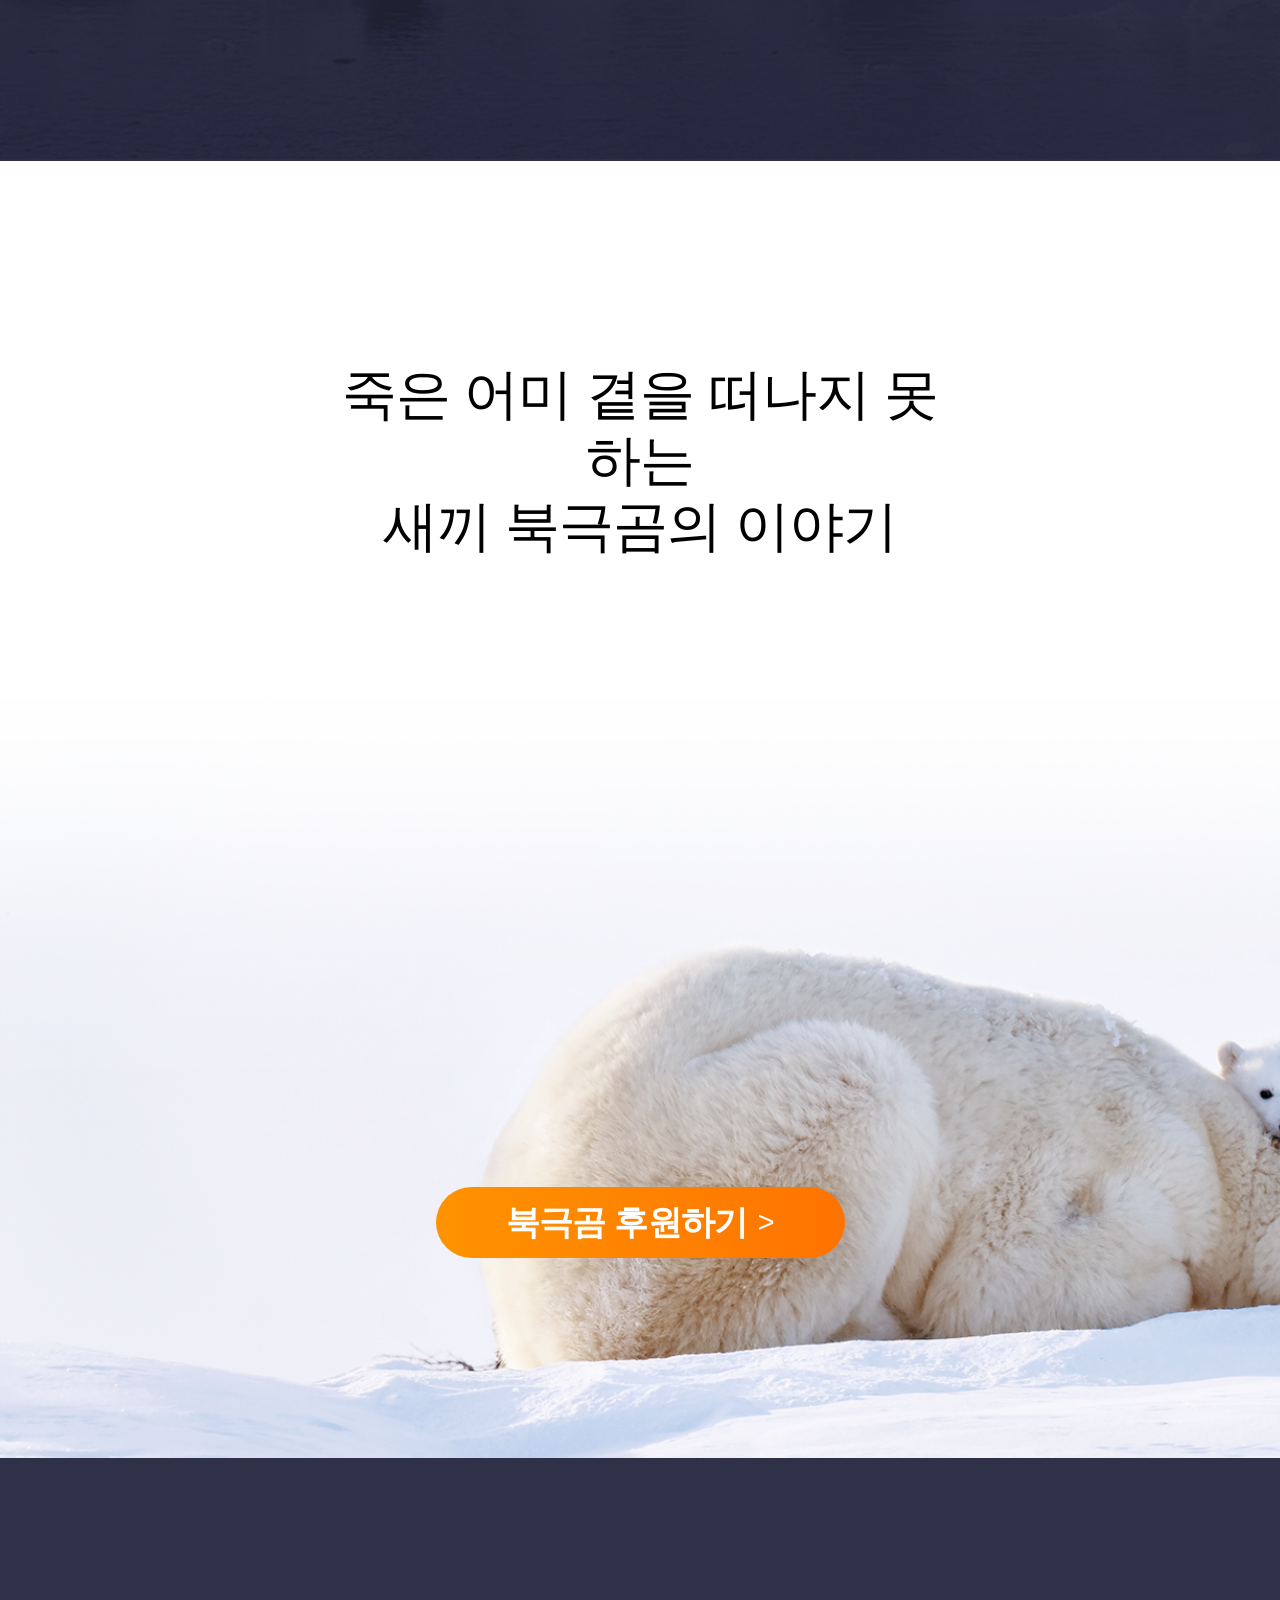
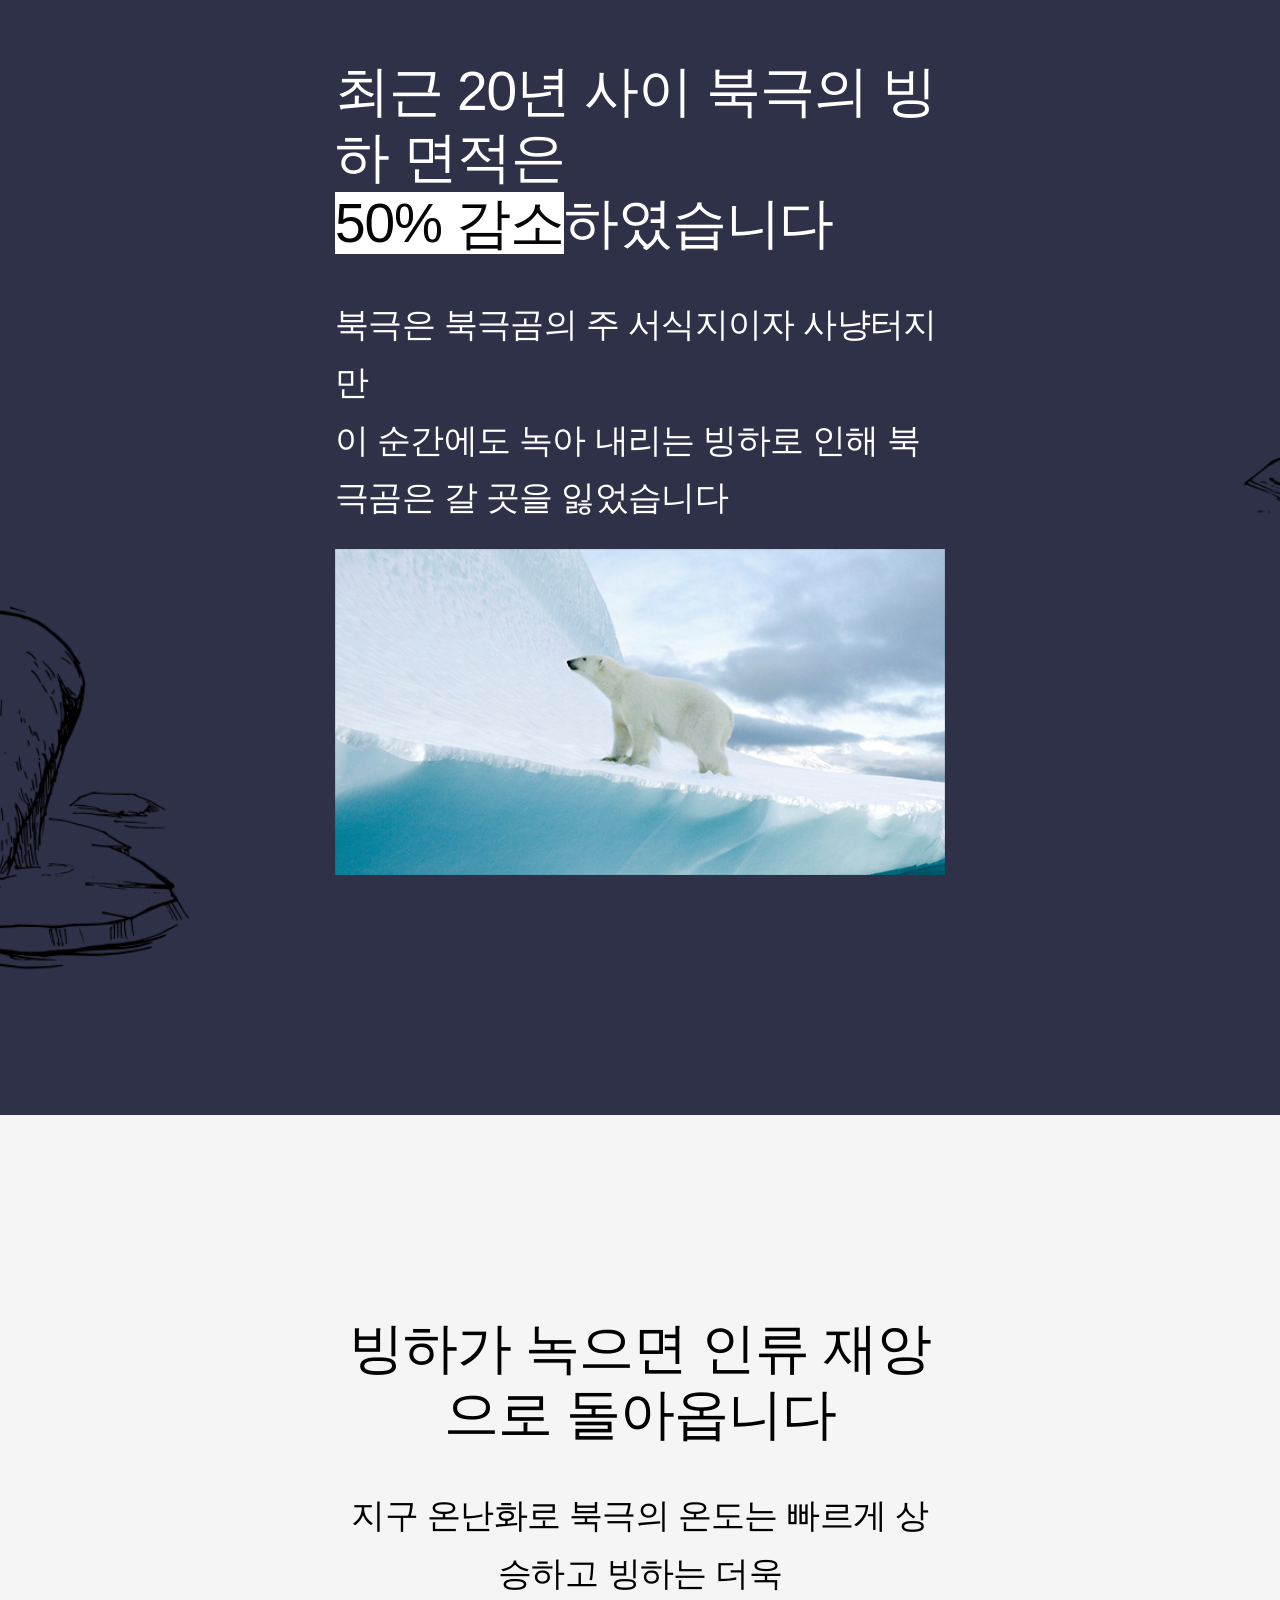
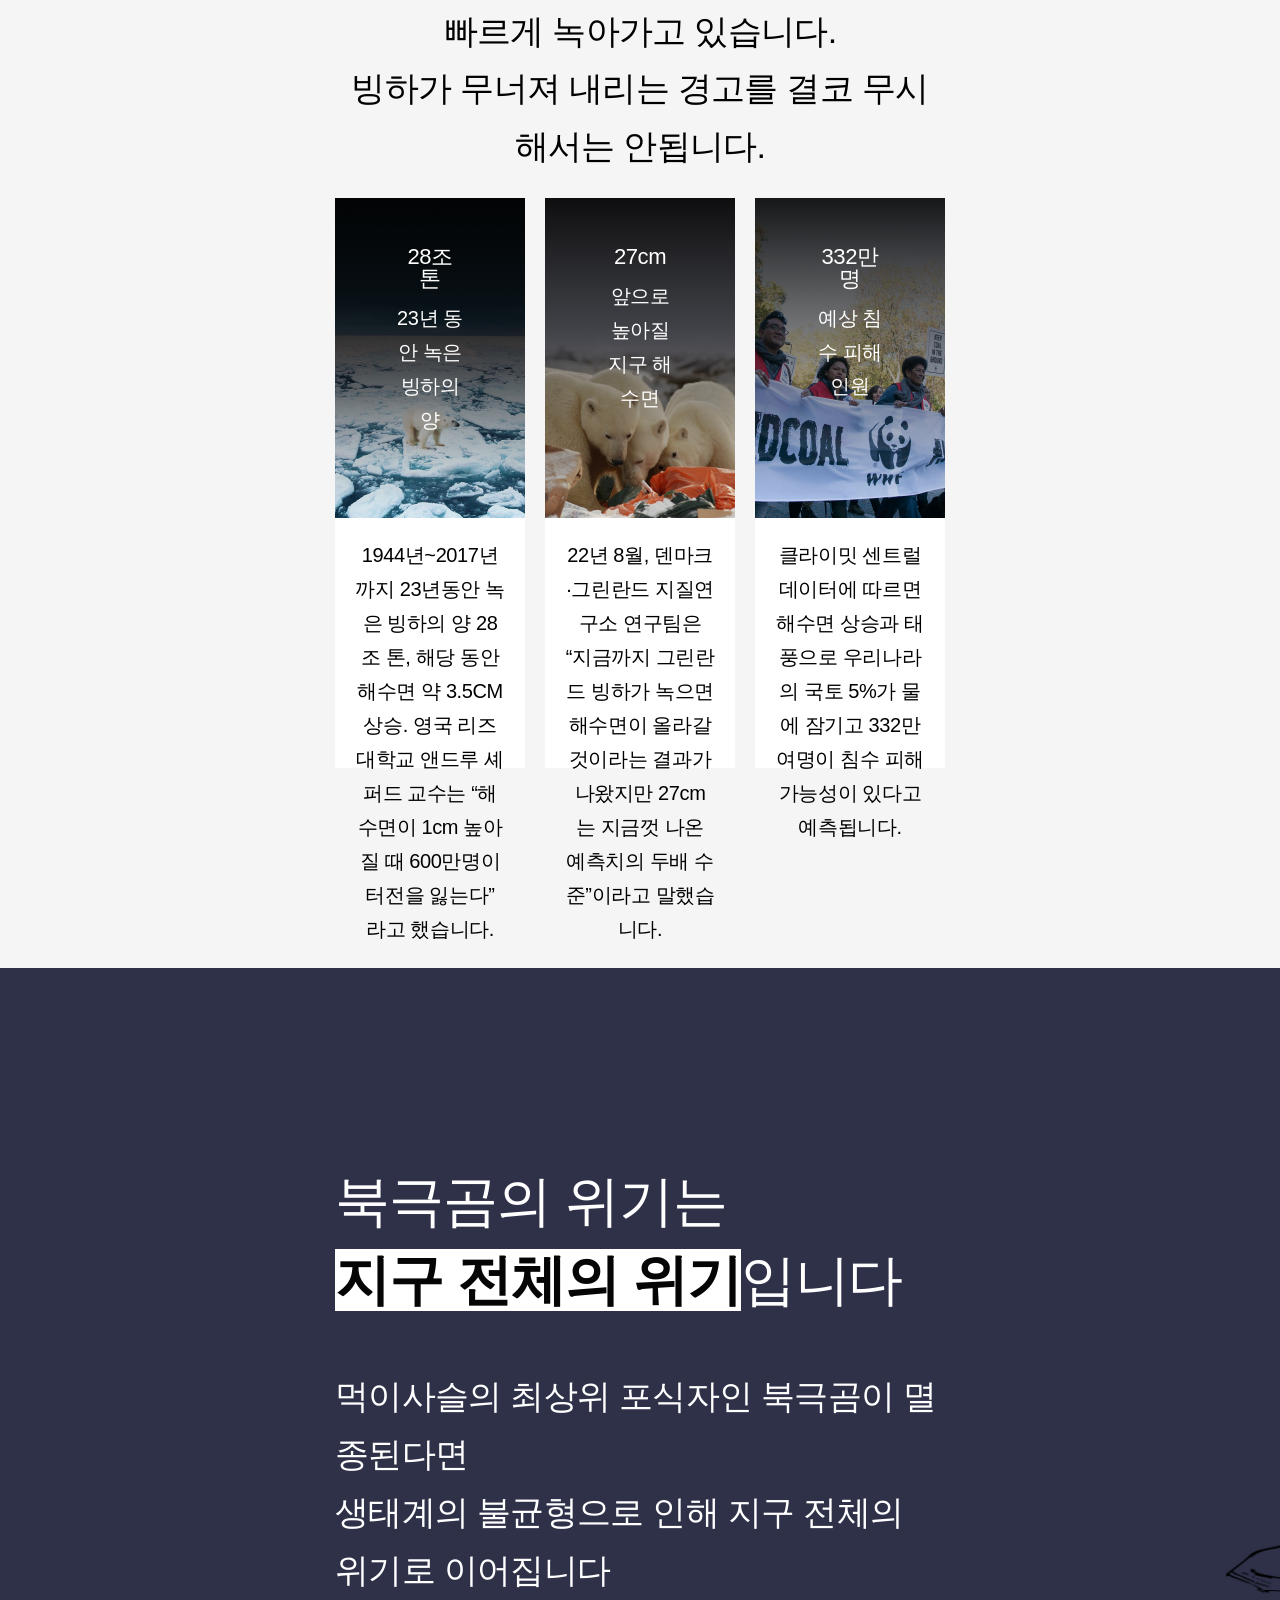
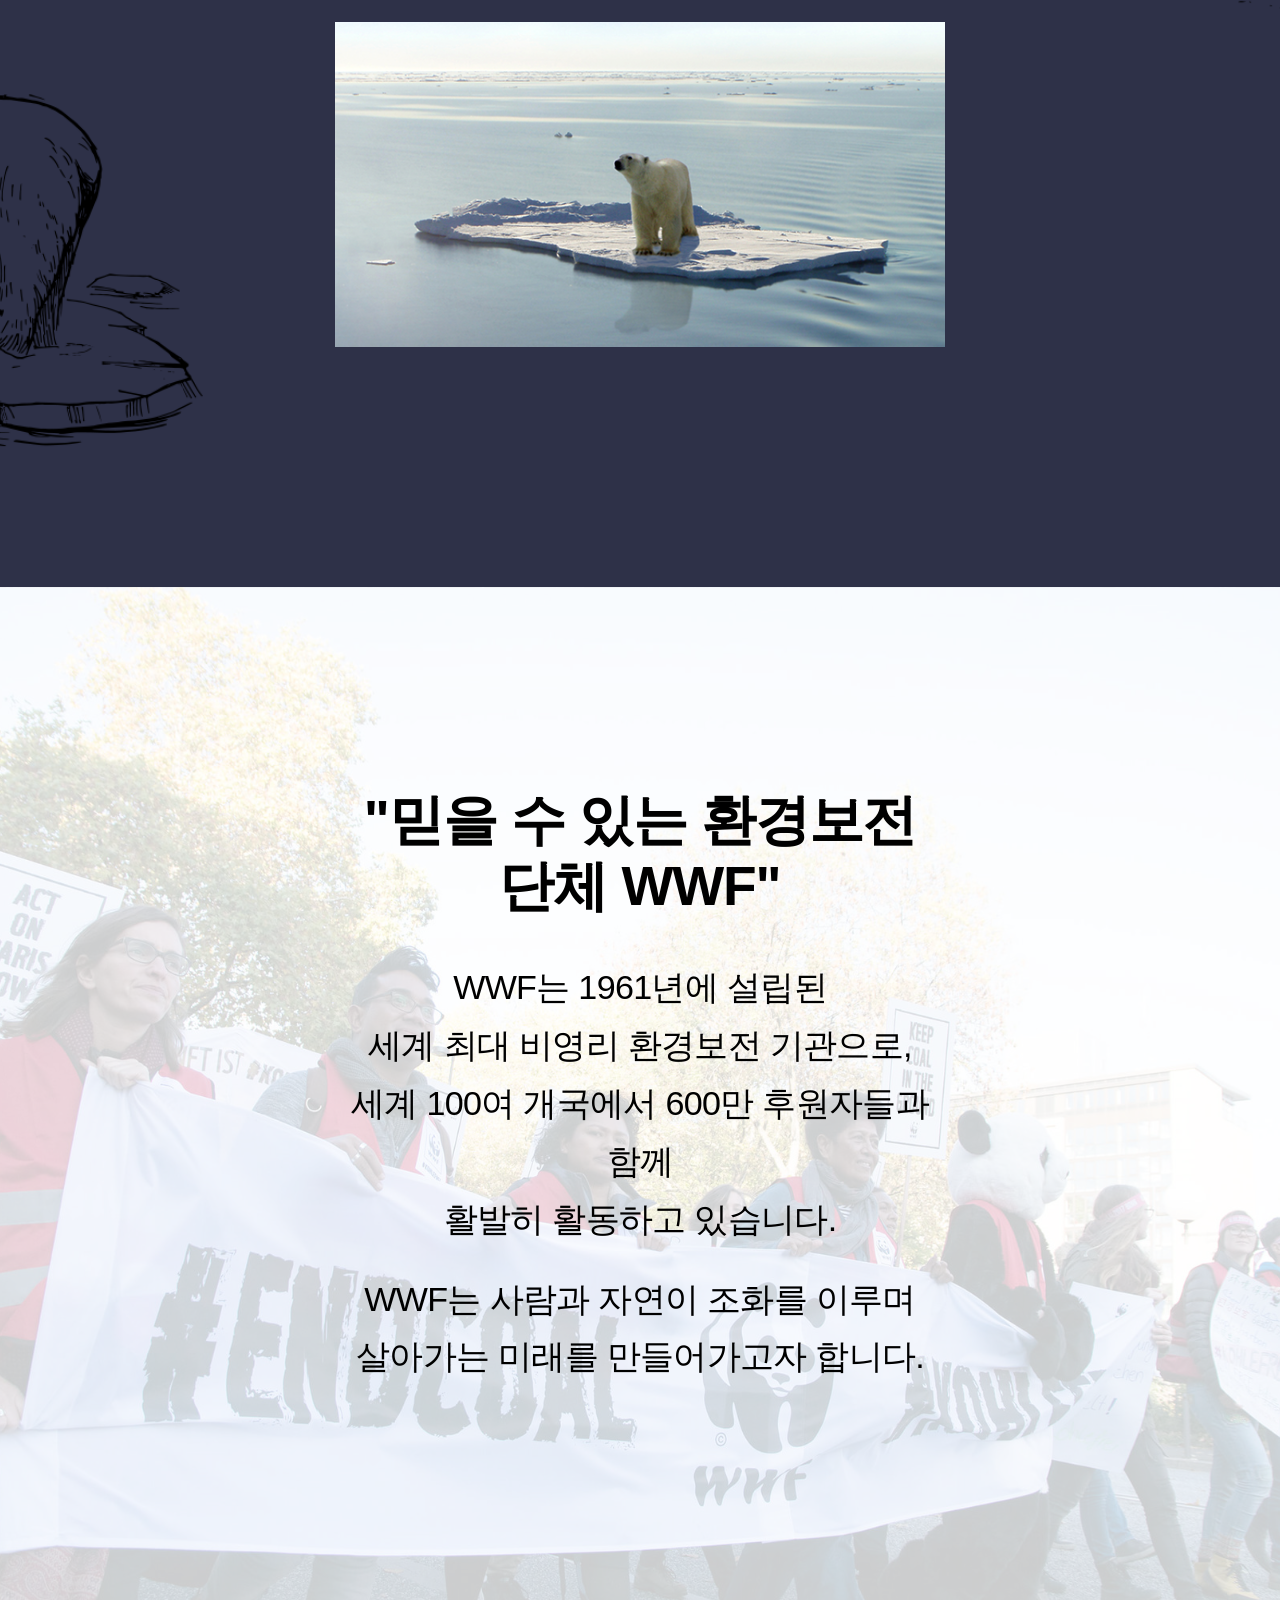
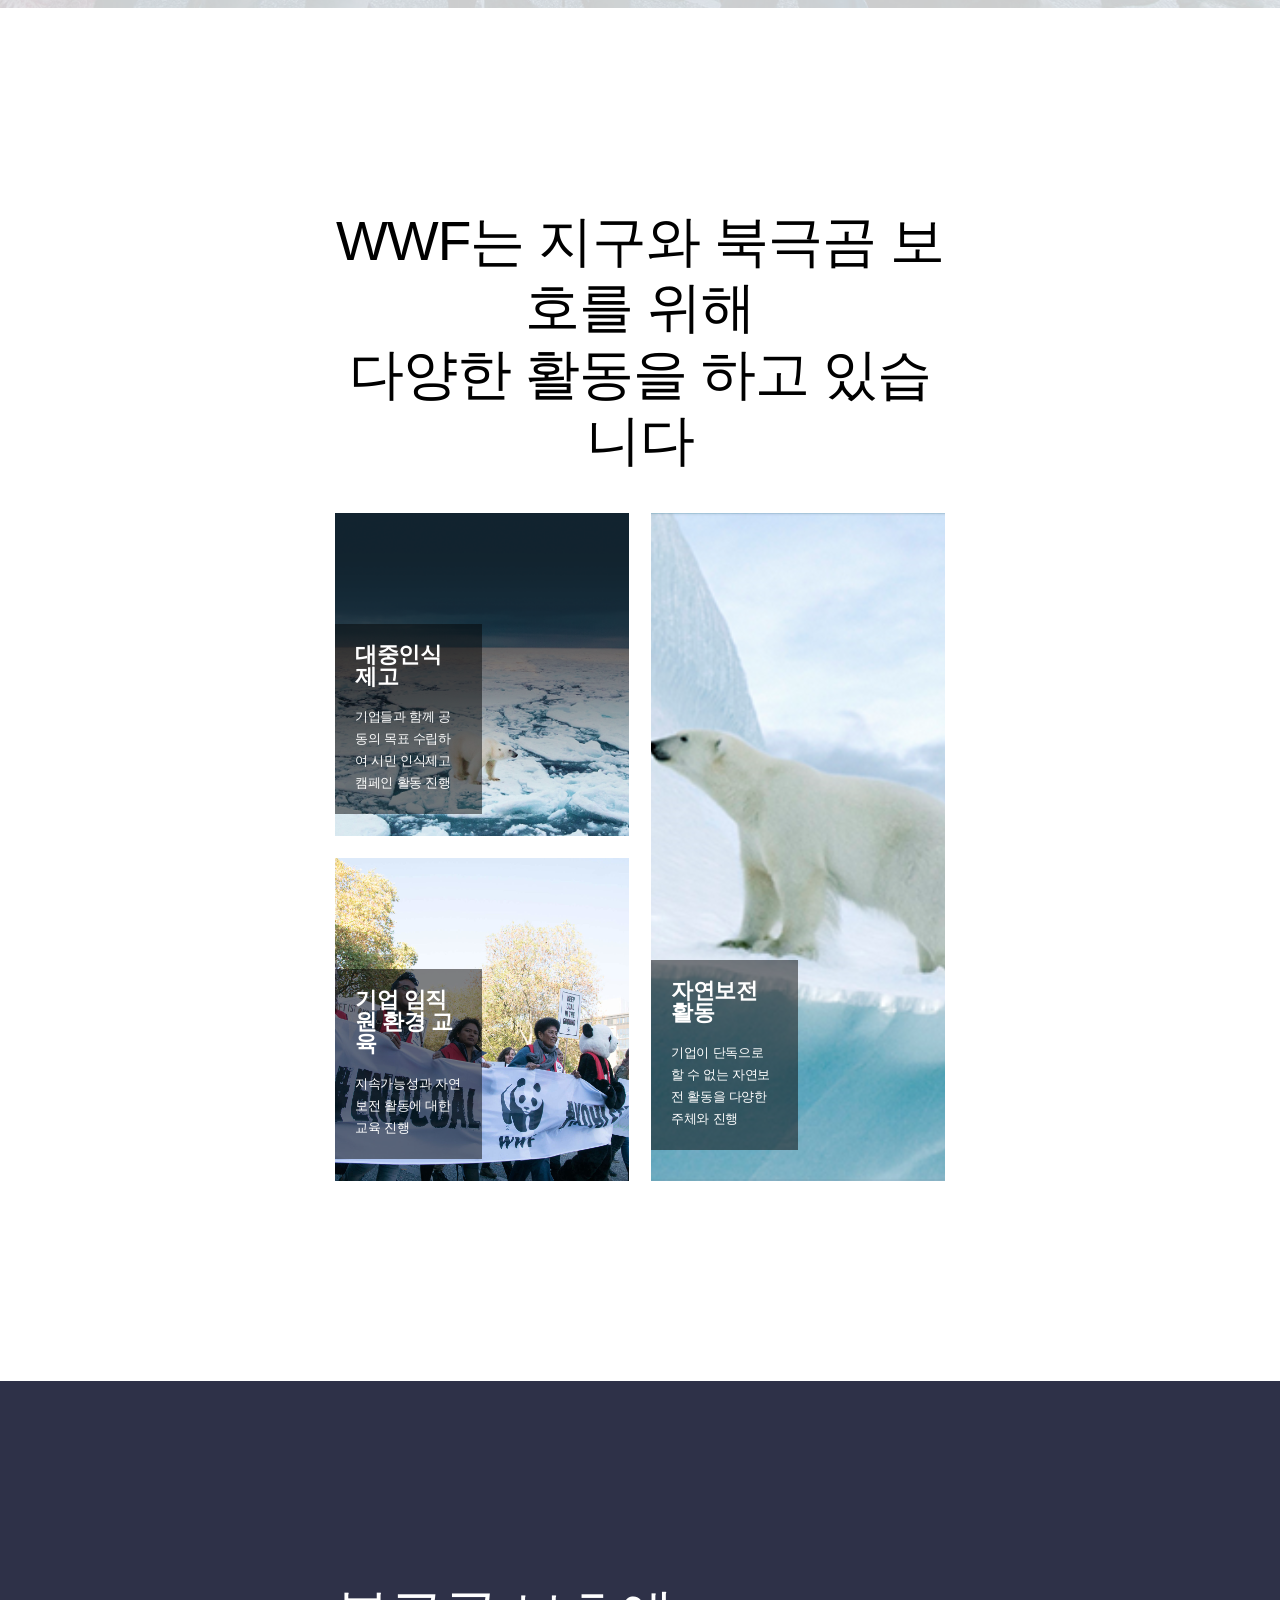
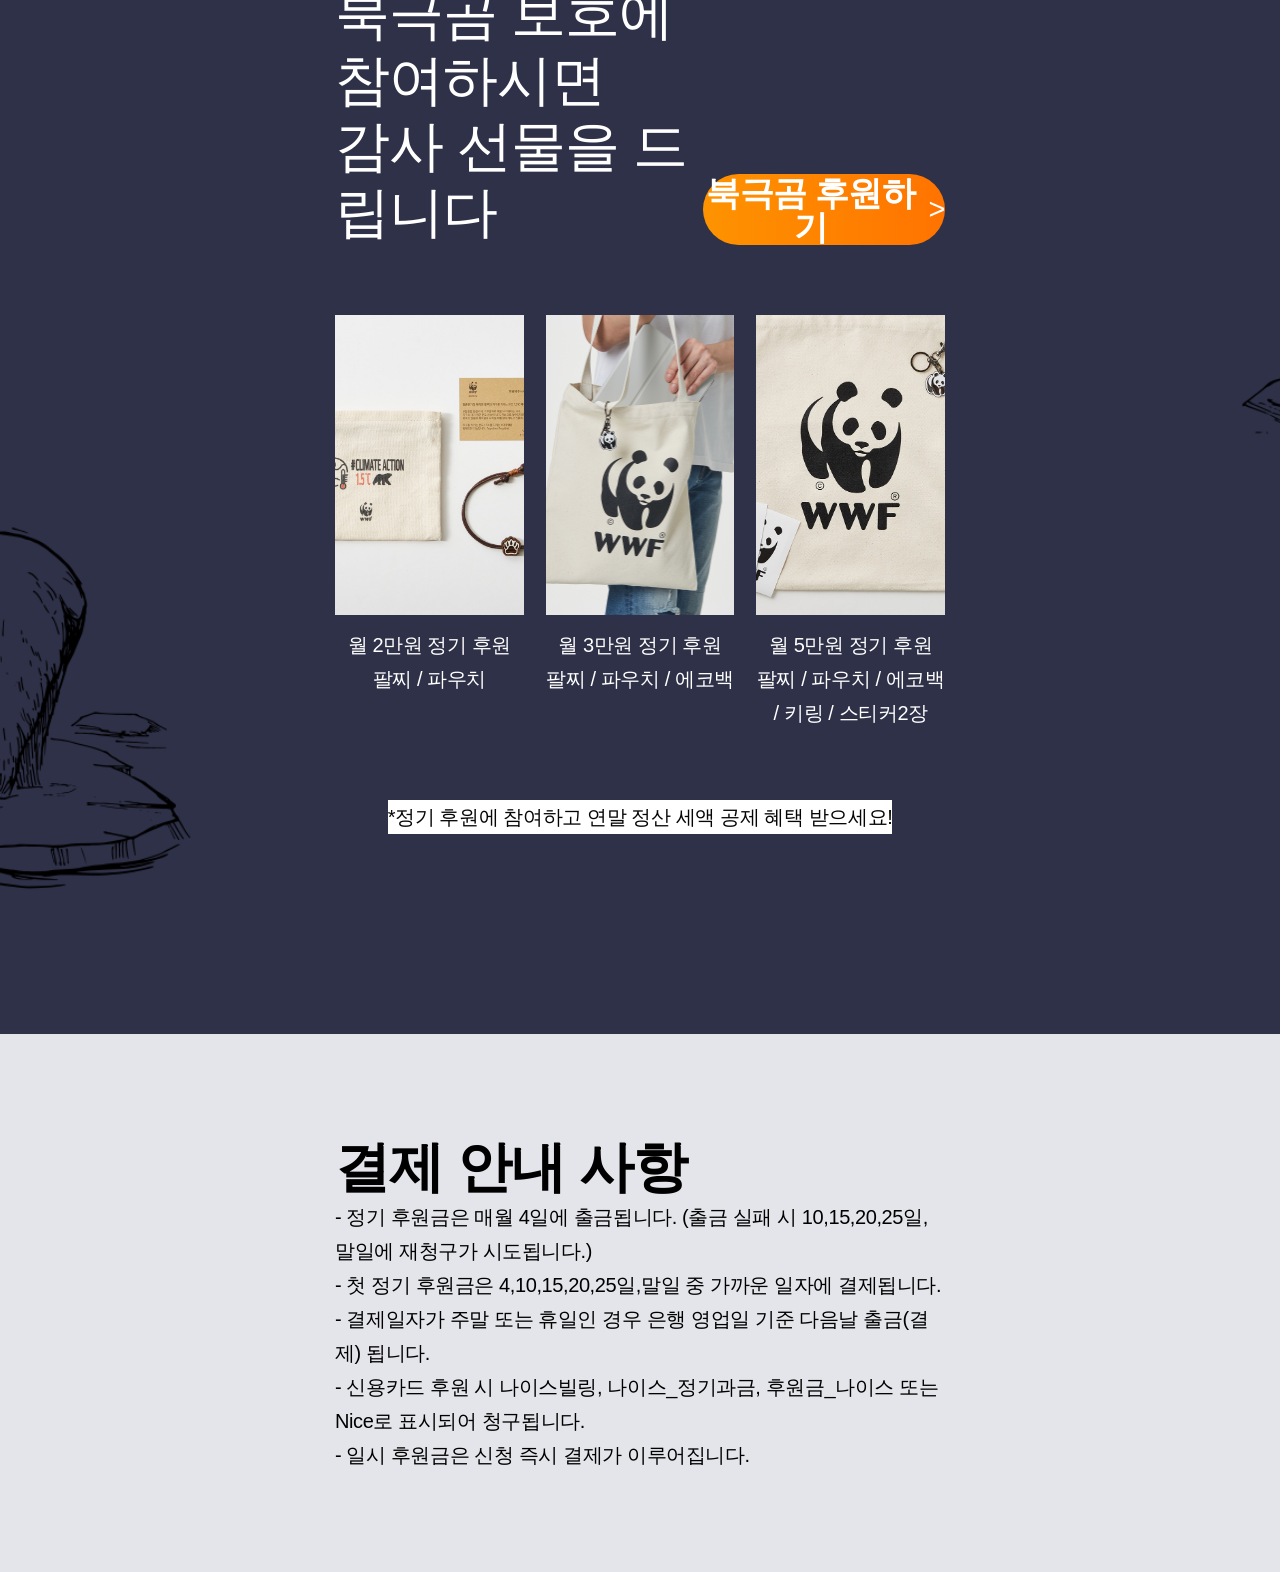
==== commit b809ebb0: "0309 10행" ====
--- a/index.html
+++ b/index.html
@@ -150,7 +150,40 @@
             </div>
         </div>
         <!-- 9행 선물정보 -->
+        <div class="container gift_bg">
+            <div class="contents gift">
+                <div class="title">
+                    <h1>북극곰 보호에 참여하시면<br>감사 선물을 드립니다</h1>
+                    <a href="#" class="sponser_btn"><em>북극곰 후원하기</em></a>
+                </div>
+                <ul class="gift_list">
+                    <li>
+                        <div class="gift_img"></div>
+                        <p>월 2만원 정기 후원<br>팔찌 / 파우치</p>
+                    </li>
+                    <li>
+                        <div class="gift_img"></div>
+                        <p>월 3만원 정기 후원<br>팔찌 / 파우치 / 에코백</p>
+                    </li>
+                    <li>
+                        <div class="gift_img"></div>
+                        <p>월 5만원 정기 후원<br>팔찌 / 파우치 / 에코백 / 키링 / 스티커2장</p>
+                    </li>
+                </ul>
+                <p class="gift_join">*정기 후원에 참여하고 연말 정산 세액 공제 혜택 받으세요!</p>
+            </div>
+        </div>
         <!-- 10행 안내-->
+        <div class="container cashinfo_bg">
+            <div class="contents cashinfo">
+                <h1>결제 안내 사항</h1>
+                <p>- 정기 후원금은 매월 4일에 출금됩니다. (출금 실패 시 10,15,20,25일,말일에 재청구가 시도됩니다.)</p>
+                <p>- 첫 정기 후원금은 4,10,15,20,25일,말일 중 가까운 일자에 결제됩니다.</p>
+                <p>- 결제일자가 주말 또는 휴일인 경우 은행 영업일 기준 다음날 출금(결제) 됩니다.</p>
+                <p>- 신용카드 후원 시 나이스빌링, 나이스_정기과금, 후원금_나이스 또는 Nice로 표시되어 청구됩니다.</p>
+                <p>- 일시 후원금은 신청 즉시 결제가 이루어집니다.</p>
+            </div>
+        </div>
     </div>
 </body>
 </html>
--- a/styles/index.css
+++ b/styles/index.css
@@ -288,4 +288,83 @@
     font-size: 1.25rem; line-height: 1.7;
 }
 /* =========================================9행 선물정보 */
-/* =========================================10행 안내 */+#wrap .gift_bg {
+    background-image: url(../img/50_bg.png);
+    background-position: center;
+    background-size: cover
+}
+#wrap .gift_bg .gift {
+    text-align: center;
+}
+#wrap .gift_bg .gift * {
+    color: #fff;
+}
+#wrap .gift_bg .gift .title {
+    display: flex; flex-flow: column nowrap;
+}
+#wrap .gift_bg .gift .title h1 {
+    margin: 0 0 22px;
+    text-align: left;
+}
+#wrap .gift_bg .gift .title .sponser_btn {
+    margin: 0 0;
+}
+#wrap .gift_bg .gift .sponser_btn em {}
+#wrap .gift_bg .gift .gift_list {
+    display: flex; flex-flow: column;
+    gap:22px;
+    padding: 40px 0;
+}
+#wrap .gift_bg .gift .gift_list {}
+#wrap .gift_bg .gift .gift_list li {}
+#wrap .gift_bg .gift .gift_list li:nth-child(1) .gift_img {
+    background-image: url(../img/freebie2.jpg);
+}
+#wrap .gift_bg .gift .gift_list li:nth-child(2) .gift_img {
+    background-image: url(../img/freebie1.jpg);
+}
+#wrap .gift_bg .gift .gift_list li:nth-child(3) .gift_img {
+    background-image: url(../img/freebie3.jpg);
+}
+#wrap .gift_bg .gift .gift_list li .gift_img {
+    height: 150px;
+    overflow: hidden;
+    width: 100%;
+    background-position: center;
+    background-size: cover;
+}
+#wrap .gift_bg .gift .gift_list li .gift_img + p {
+    text-align: center;
+    line-height: 1.7;
+    font-weight: 400;
+    margin-top: 13px;
+}
+#wrap .gift_bg .gift .gift_list li p {}
+#wrap .gift_bg .gift .gift_join {
+    display: inline-block;
+    background-color: #fff;
+    color: #050505;
+    width: max-content;
+    font-size: 1.0rem;
+    margin: 0 0 0 0;
+}
+/* =========================================10행 안내 */
+#wrap .cashinfo_bg {
+    background-color: #E4E5EA;
+}
+#wrap .cashinfo_bg .cashinfo {
+}
+#wrap .cashinfo_bg .cashinfo h1 {
+    margin: 0 0 0 0;
+    font-weight:700;
+}
+#wrap .cashinfo_bg .cashinfo p,
+#wrap .cashinfo_bg .cashinfo > p + p,
+#wrap .cashinfo_bg .cashinfo h1+p {
+    margin: 0 0 0 0;
+    margin-bottom: 0px;
+    font-weight: 400;
+    font-size: 1.0rem;
+}
+#wrap .cashinfo_bg .cashinfo p {
+}
--- a/styles/responsive.css
+++ b/styles/responsive.css
@@ -66,6 +66,41 @@
     /* -------------------------------6행시작 */
     #wrap .crisis_bg .crisis h1 .highlight {
         font-size: 2.5rem; font-weight:700; line-height: 1.7;
+    }
+    /* -------------------------------9행시작 */
+    #wrap .gift_bg .gift .title {
+        flex-flow: row nowrap;
+        justify-content: space-between;
+        align-items: end;
+    }
+    #wrap .gift_bg .gift .title h1 {
+        margin: 0 0 0 0;
+        font-size: 2.50rem;
+    }
+    #wrap .gift_bg .gift .gift_list {
+        display: grid;
+        grid-template-areas:
+            'two_goods three_goods'
+            'five_goods five_goods';
+    }
+    #wrap .gift_bg .gift .gift_list li:nth-child(1) {
+        grid-area: two_goods;
+    }
+    #wrap .gift_bg .gift .gift_list li:nth-child(2) {
+        grid-area: three_goods;
+    }
+    #wrap .gift_bg .gift .gift_list li:nth-child(3) {
+        grid-area: five_goods;
+    }
+    #wrap .gift_bg .gift .gift_list li .gift_img {
+        height: 300px;
+    }
+    #wrap .gift_bg .gift .gift_join {
+        position: relative; 
+    }
+    /* -------------------------------10행시작 */
+    #wrap .cashinfo_bg {
+        padding: 100px 80px;
     }
 }
 @media screen and (min-width:1024px) {
@@ -114,7 +149,6 @@
         font-size: 1.25rem;
         line-height: 1.5;
     }
-
     #wrap .quiz_bg .quiz .q_zone #q_form #ansr_btn {
         width: 300px; height: 54px;
         font-size: 1.25rem;
@@ -175,8 +209,8 @@
         font-size: 1.25rem; line-height: 1.7;
     }
 /* --------------------------------------------------6행 */
-#wrap .crisis_bg .crisis h1 .highlight {
-    font-size: 3.44rem; font-weight:700; line-height: 1.7;
+    #wrap .crisis_bg .crisis h1 .highlight {
+        font-size: 3.44rem; font-weight:700; line-height: 1.7;
 }
 /* --------------------------------------------------7행 */
 /* --------------------------------------------------8행 */
@@ -207,4 +241,39 @@
     #wrap .activity_bg .activity .details li .txt dd {
         font-size: 0.81rem;
     }
+    /* --------------------------------------------------9행 */
+    #wrap .gift_bg {
+        padding: 200px 335px;
+        align-items: center;
+    }
+    #wrap .gift_bg .gift {
+        max-width: 1250px;
+    }
+    #wrap .gift_bg .gift .title h1 {
+            font-size: 3.44rem;
+        }
+        #wrap .gift_bg .gift .title .sponser_btn {
+            width: 409px; height: 71px;
+        }
+        #wrap .gift_bg .gift .gift_list {
+            padding: 70px 0;
+            grid-template-areas:
+            'two_goods three_goods five_goods';
+            grid-template-columns: 1fr 1fr 1fr;
+        }
+        #wrap .gift_bg .gift .gift_list li p {
+            font-size: 1.25rem;
+        }
+        #wrap .gift_bg .gift .gift_join {
+            font-size: 1.25rem;
+        }
+        /* --------------------------------------------------10행 */
+        #wrap .cashinfo_bg {
+            padding: 100px 335px;
+        }
+        #wrap .cashinfo_bg .cashinfo p,
+        #wrap .cashinfo_bg .cashinfo > p + p,
+        #wrap .cashinfo_bg .cashinfo h1+p {
+            font-size: 1.25rem;
+        }
 }
